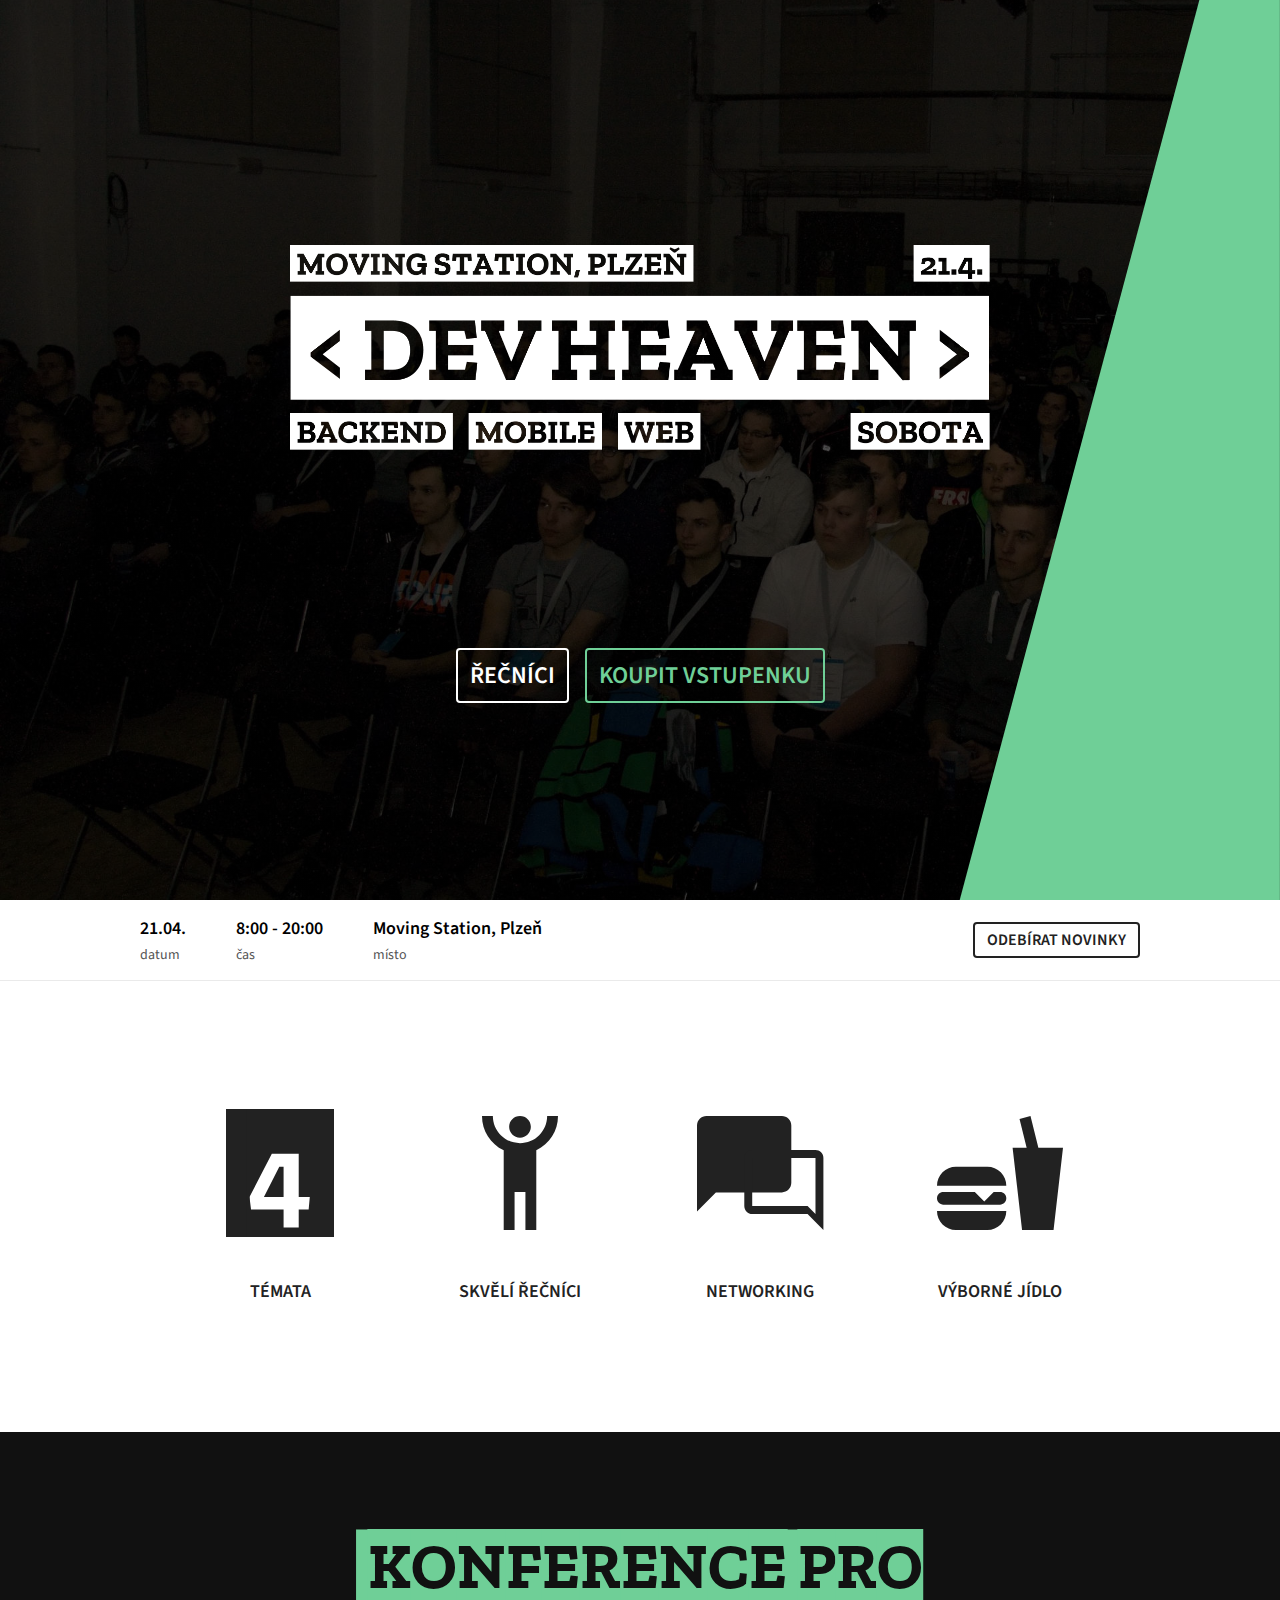
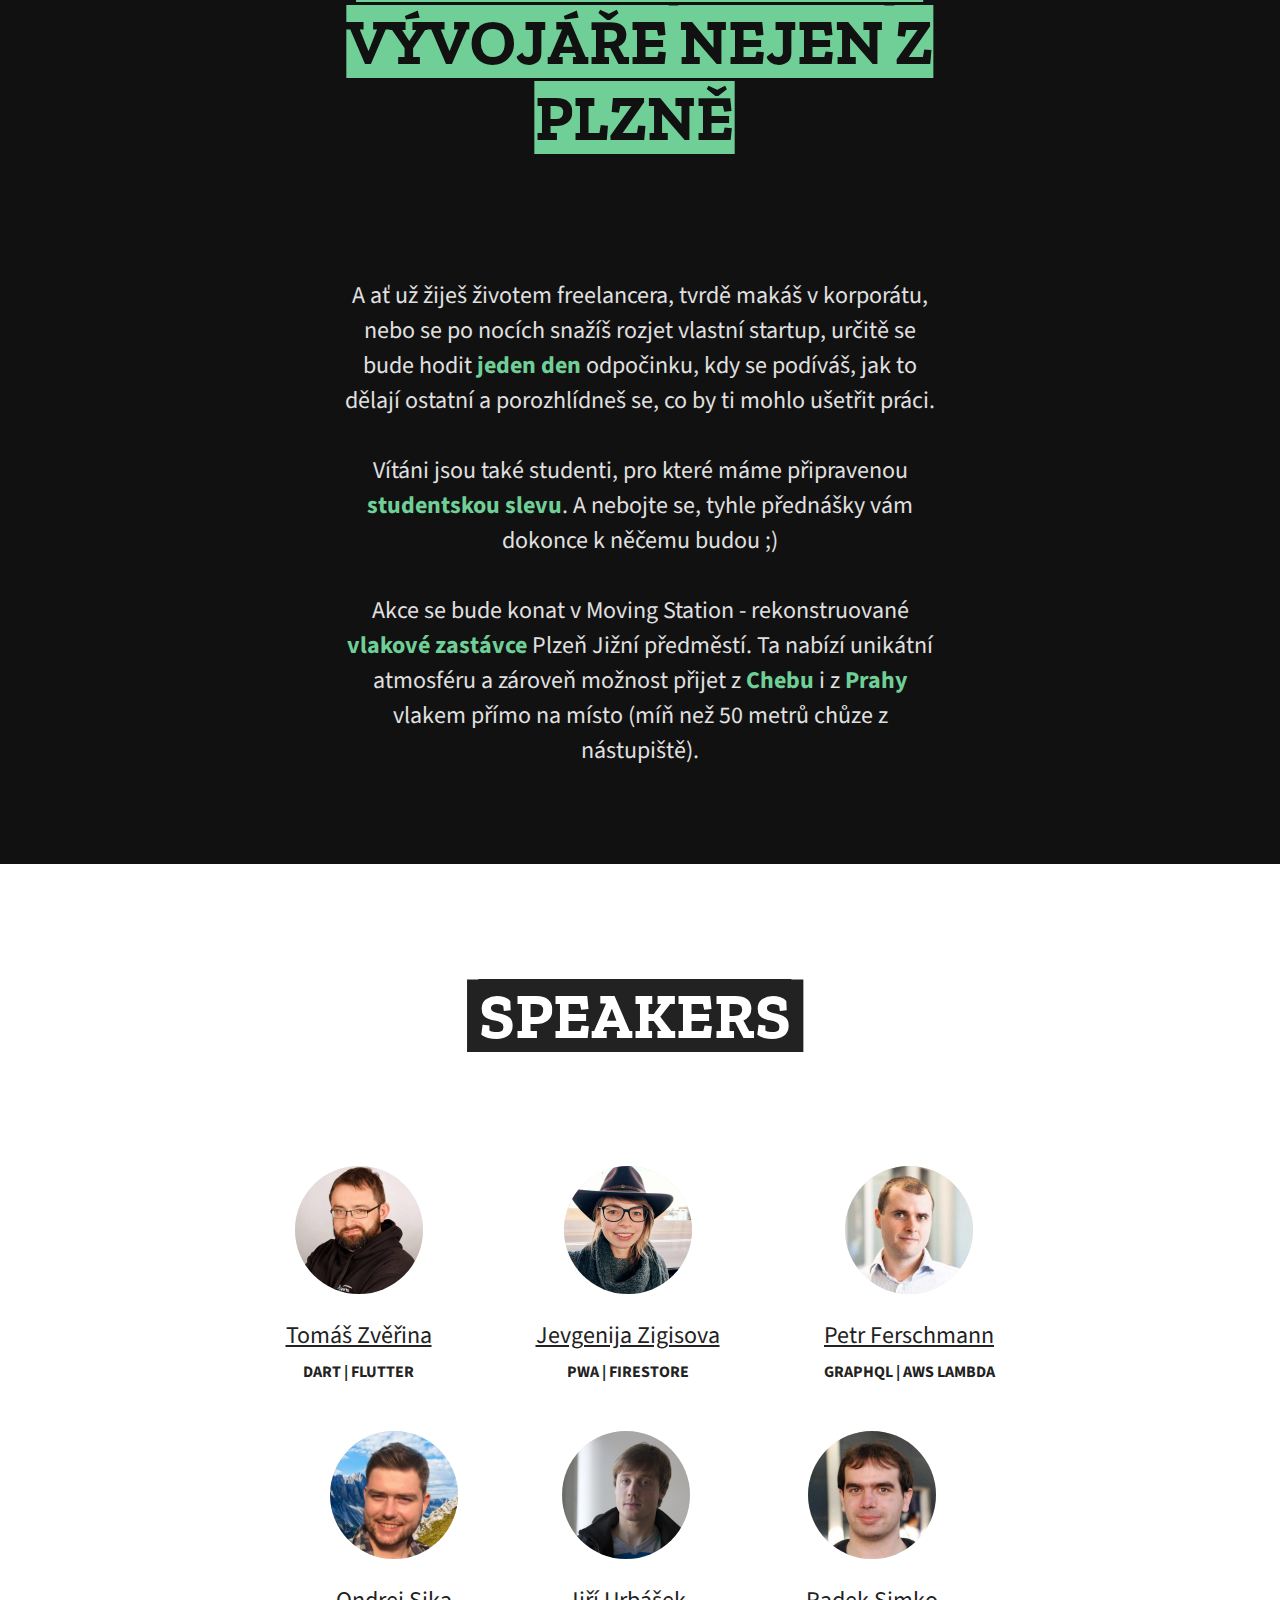
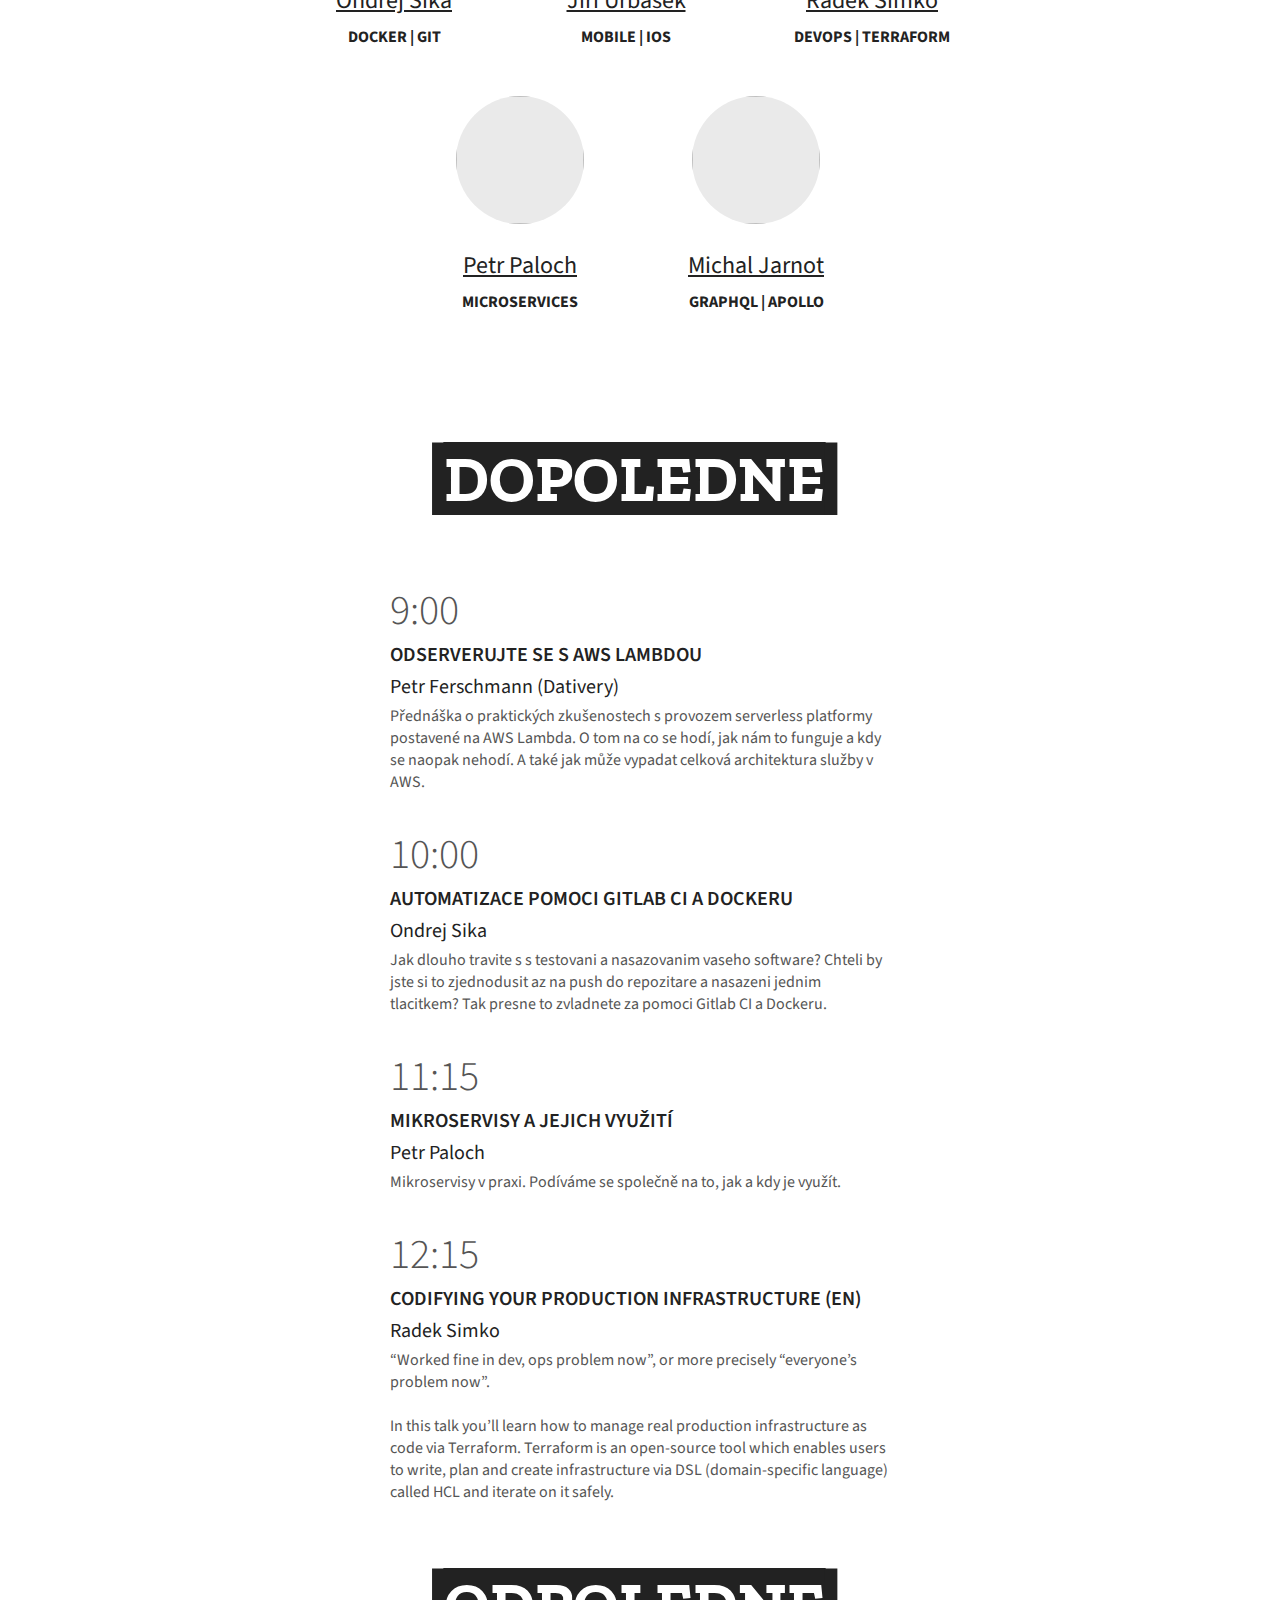
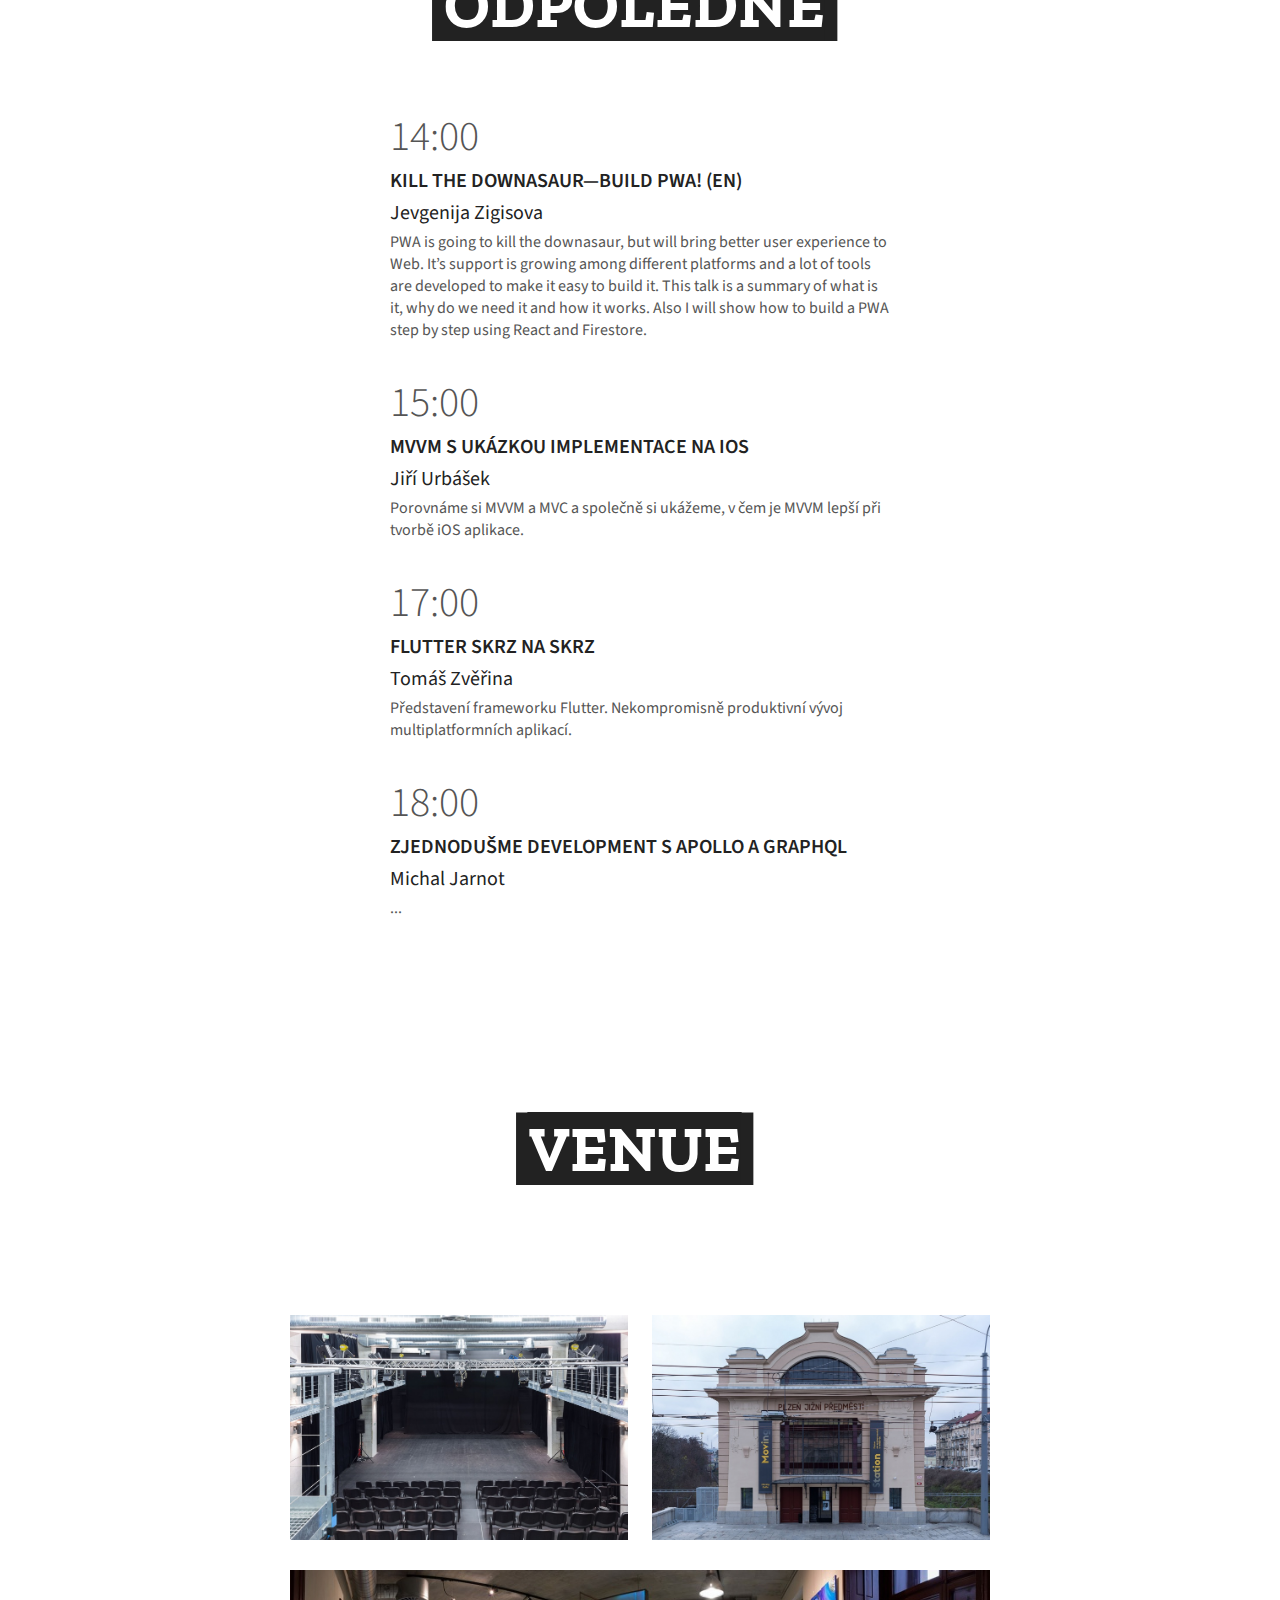
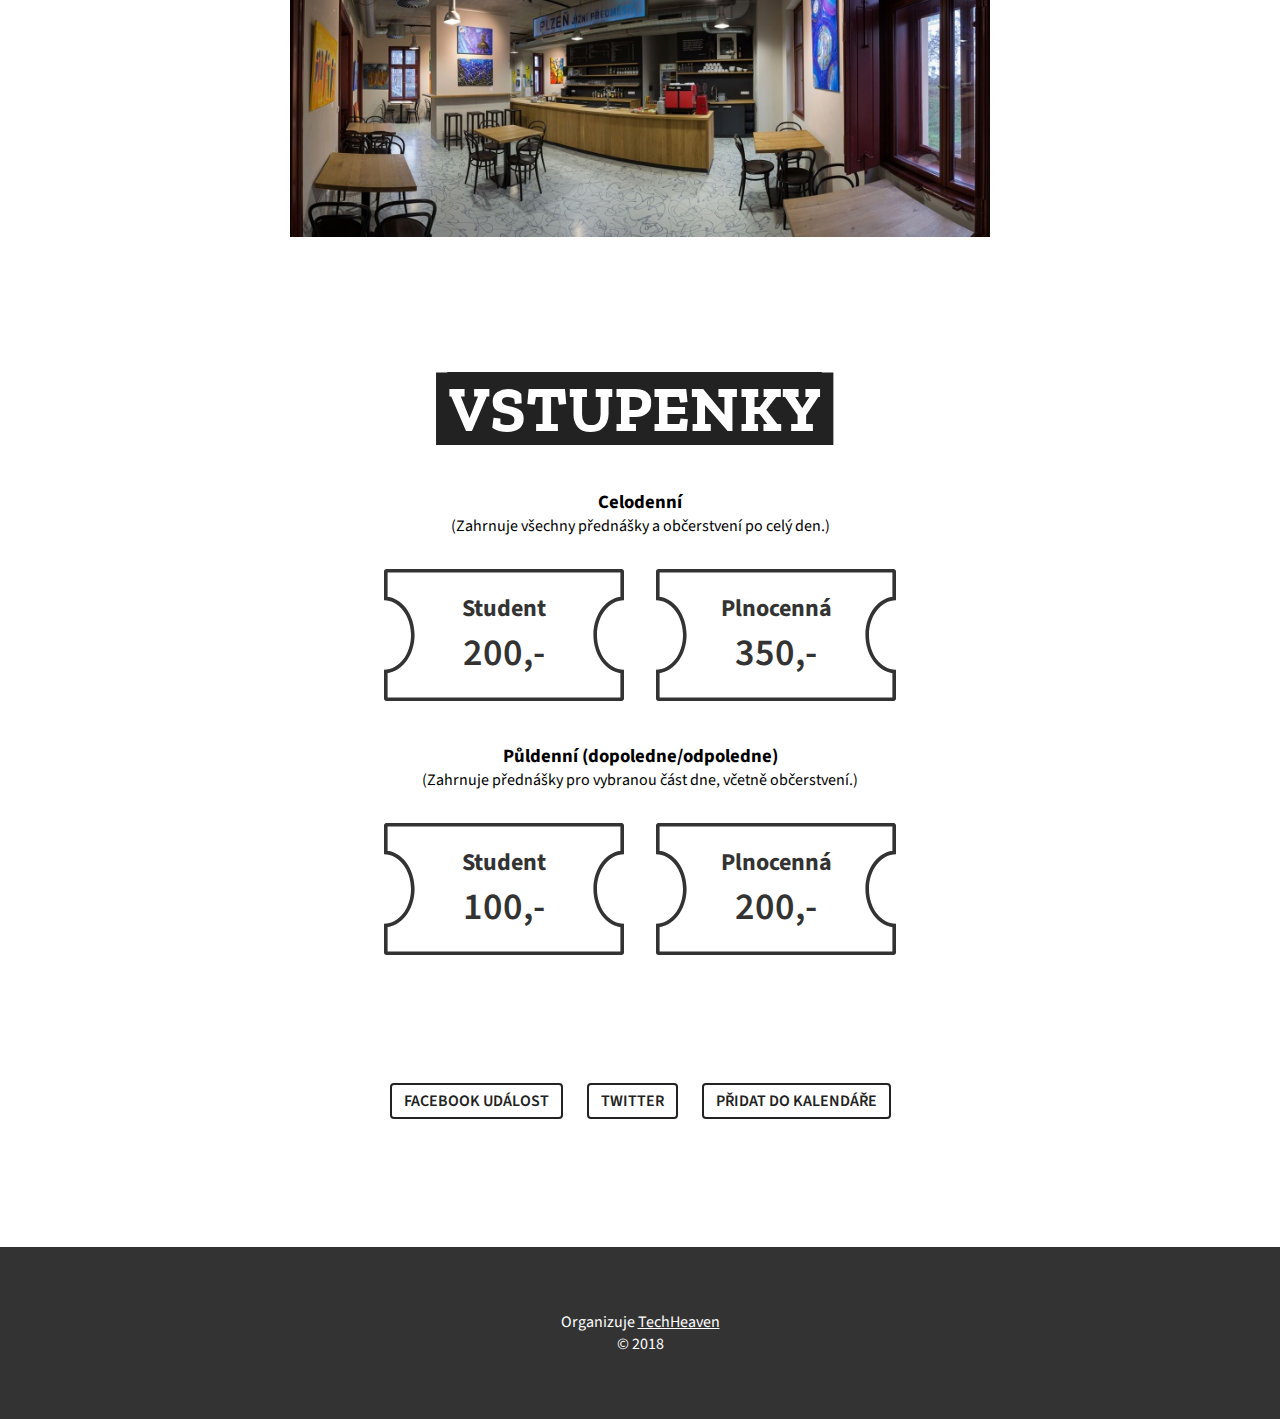
==== index.html @ 3ec2b39a "Init" ====
<!DOCTYPE html>
<html lang="en">
  <head>
    <meta charset="UTF-8">
    <meta name="viewport" content="width=device-width, initial-scale=1.0">
    <link rel="stylesheet" href="styles.css?v=5">
    <link
        href="https://fonts.googleapis.com/css?family=Source+Sans+Pro:300,400|Zilla+Slab+Highlight:400,700&amp;subset=latin-ext"
        rel="stylesheet">
    <title>DEVHEAVEN.cz</title>
  </head>
  <body>
    <div class="SectionsContainer">
      <div class="Section Section-cover">
        <div class="Section-cover-container">
          <img class="Cover" src="assets/event_logo.png?v=2" alt="DEVHEAVEN.cz">
        </div>
        <div class="Cover-green"></div>
        <div class="Section-cover-actions">
          <a class="Cover-button" href="#speakers">řečníci</a>
          <a class="Cover-button Cover-button--tinted" href="https://goout.net/cs/listky/devheaven/elec/" target="_blank">koupit
            vstupenku</a>
          <!--<a class="Cover-button Cover-button&#45;&#45;tinted"
             href="https://docs.google.com/forms/d/e/1FAIpQLSe_StLbw9thUr5rC_rp36WQdTJDDAFa5lYjzbylM4ZYnxLTRg/viewform?usp=sf_link"
             target="_blank">chci přednášet</a>-->
        </div>
      </div>
      <div class="Section Section-info">
        <div class="Section-info-container">
          <div class="Info">
            <div class="Info-element">
              <div class="Info-element-value">
                21.04.
              </div>
              <div class="Info-element-name">
                datum
              </div>
            </div>
            <div class="Info-element">
              <div class="Info-element-value">
                8:00 - 20:00
              </div>
              <div class="Info-element-name">
                čas
              </div>
            </div>
            <div class="Info-element">
              <div class="Info-element-value">
                Moving Station, Plzeň
              </div>
              <div class="Info-element-name">
                místo
              </div>
            </div>
            <!--<div class="Info-element">
              <div class="Info-element-value">
                250 - 400 Kč
              </div>
              <div class="Info-element-name">
                vstupenky
              </div>
            </div>-->
          </div>
          <div class="Actions">
            <a class="Actions-button" href="http://eepurl.com/dnUVQT" target="_blank">
              odebírat novinky
            </a>
          </div>
        </div>
      </div>
      <div class="Section Section-promo">
        <div class="Section-promo-container">
          <div class="Promo">
            <img class="Promo-icon" src="assets/icon/ic_topics.svg" alt="4">
            <span class="Promo-title">témata</span>
          </div>
          <div class="Promo">
            <img class="Promo-icon" src="assets/icon/ic_speakers.svg" alt="SPEAKERS">
            <span class="Promo-title">skvělí řečníci</span>
          </div>
          <div class="Promo">
            <img class="Promo-icon" src="assets/icon/ic_networking.svg" alt="NETWORKING">
            <span class="Promo-title">networking</span>
          </div>
          <div class="Promo">
            <img class="Promo-icon" src="assets/icon/ic_food.svg" alt="FOOD">
            <span class="Promo-title">výborné jídlo</span>
          </div>
        </div>
      </div>
      <div class="Section Section-EventDescription">
        <div class="Section-EventDescription--container">
          <h1 class="EventDescription-title">
            &nbsp;KONFERENCE PRO VÝVOJÁŘE NEJEN Z PLZNĚ&nbsp;
          </h1>
          <p class="EventDescription-value">
            <!--<b>1</b> sobota, <b>4</b> témata, <b>20</b> speakerů, <b>200</b> účastníků -<br>-->
            <!-- - tak to je vývojářský ráj.-->
            <br><br>
            A ať už žiješ životem freelancera, tvrdě makáš v korporátu, nebo se po nocích snažíš rozjet vlastní startup,
            určitě se bude hodit <b>jeden den</b> odpočinku, kdy se podíváš, jak to dělají ostatní a porozhlídneš se, co
            by ti mohlo ušetřit práci.
            <br><br>
            Vítáni jsou také studenti, pro které máme připravenou <b>studentskou slevu</b>. A nebojte se, tyhle
            přednášky
            vám dokonce k něčemu budou ;)
            <br><br>
            Akce se bude konat v Moving Station - rekonstruované <b>vlakové zastávce</b> Plzeň Jižní předměstí. Ta
            nabízí
            unikátní atmosféru a zároveň možnost přijet z <b>Chebu</b> i z <b>Prahy</b> vlakem přímo na místo (míň než
            50
            metrů chůze z nástupiště).
          </p>
        </div>
      </div>
      <div class="Section Section-main">
        <div class="Section-main-container">
          <div class="ContentColumn">
            <div class="ContentColumn-Section Speakers">
              <h2 id="speakers">&nbsp;SPEAKERS &nbsp;</h2>

              <div class="Speakers-Grid">
                <div class="Speaker">
                  <img class="Speaker-img" src="assets/speakers/tomas_zverina.jpg"/>
                  <a class="Speaker-name" href="https://twitter.com/tomucha" target="_blank">Tomáš Zvěřina</a>
                  <span class="Speaker-topic">Dart | Flutter</span>
                </div>
                <div class="Speaker">
                  <img class="Speaker-img" src="assets/speakers/jevgenija_zigisova.jpg"/>
                  <a class="Speaker-name" href="https://twitter.com/jevgeniazi" target="_blank">Jevgenija Zigisova</a>
                  <span class="Speaker-topic">PWA | Firestore</span>
                </div>
                <div class="Speaker">
                  <img class="Speaker-img" src="assets/speakers/petr_ferschmann.jpg"/>
                  <a class="Speaker-name" href="https://twitter.com/fersman" target="_blank">Petr Ferschmann</a>
                  <span class="Speaker-topic">GraphQL | AWS Lambda</span>
                </div>
                <div class="Speaker">
                  <img class="Speaker-img" src="assets/speakers/ondrej_sika.jpg"/>
                  <a class="Speaker-name" href="http://ondrej-sika.com" target="_blank">Ondrej Sika</a>
                  <span class="Speaker-topic">Docker | Git</span>
                </div>
                <div class="Speaker">
                  <img class="Speaker-img" src="assets/speakers/jiri_urbasek.jpg"/>
                  <a class="Speaker-name" href="https://twitter.com/jiriurbasek" target="_blank">Jiří Urbášek</a>
                  <span class="Speaker-topic">Mobile | iOS</span>
                </div>
                <div class="Speaker">
                  <img class="Speaker-img" src="assets/speakers/radek_simko.jpg"/>
                  <a class="Speaker-name" href="https://twitter.com/radeksimko" target="_blank">Radek Simko</a>
                  <span class="Speaker-topic">DevOps | Terraform</span>
                </div>
                <div class="Speaker">
                  <img class="Speaker-img" src="assets/speakers/petr_paloch.jpg"/>
                  <a class="Speaker-name" href="https://www.linkedin.com/in/paloch/" target="_blank">Petr Paloch</a>
                  <span class="Speaker-topic">Microservices</span>
                </div>
                <div class="Speaker">
                  <img class="Speaker-img" src="assets/speakers/michal_jarnot.jpg"/>
                  <a class="Speaker-name" href="https://www.linkedin.com/in/michaljarnot/" target="_blank">Michal Jarnot</a>
                  <span class="Speaker-topic">GraphQL | Apollo</span>
                </div>
              </div>
            </div>


            <div class="ContentColumn-Section Schedule">
              <h2>&nbsp;DOPOLEDNE &nbsp;</h2>

              <div class="Schedule-grid">
                <div class="Schedule-item">
                  <div class="Schedule-item-time">
                    9:00
                  </div>
                  <div class="Schedule-item-title">
                    Odserverujte se s AWS Lambdou
                  </div>
                  <a class="Schedule-item-speaker">
                    Petr Ferschmann (Dativery)
                  </a>
                  <div class="Schedule-item-desc">
                    Přednáška o praktických zkušenostech s provozem serverless platformy postavené na AWS Lambda. O tom
                    na co se hodí, jak nám to funguje a kdy se naopak nehodí. A také jak může vypadat celková
                    architektura služby v AWS.
                  </div>
                </div>
                <div class="Schedule-item">
                  <div class="Schedule-item-time">
                    10:00
                  </div>
                  <div class="Schedule-item-title">
                    Automatizace pomoci Gitlab CI a Dockeru
                  </div>
                  <div class="Schedule-item-speaker">
                    Ondrej Sika
                  </div>
                  <div class="Schedule-item-desc">
                    Jak dlouho travite s s testovani a nasazovanim vaseho software? Chteli by jste si to zjednodusit az
                    na push do repozitare a nasazeni jednim tlacitkem? Tak presne to zvladnete za pomoci Gitlab CI a
                    Dockeru.
                  </div>
                </div>
                <div class="Schedule-item">
                  <div class="Schedule-item-time">
                    11:15
                  </div>
                  <div class="Schedule-item-title">
                    Mikroservisy a jejich využití
                  </div>
                  <div class="Schedule-item-speaker">
                    Petr Paloch
                  </div>
                  <div class="Schedule-item-desc">
                    Mikroservisy v praxi. Podíváme se společně na to, jak a kdy je využít.
                  </div>
                </div>
                <div class="Schedule-item">
                  <div class="Schedule-item-time">
                    12:15
                  </div>
                  <div class="Schedule-item-title">
                    Codifying Your Production Infrastructure (EN)
                  </div>
                  <div class="Schedule-item-speaker">
                    Radek Simko
                  </div>
                  <div class="Schedule-item-desc">
                    “Worked fine in dev, ops problem now”, or more precisely “everyone’s problem now”.
                    <br><br>
                    In this talk you’ll learn how to manage real production infrastructure as code via Terraform. Terraform is an open-source tool which enables users to write, plan and create infrastructure via DSL (domain-specific language) called HCL and iterate on it safely.
                  </div>
                </div>
              </div>

              <h2>&nbsp;ODPOLEDNE &nbsp;</h2>

              <div class="Schedule-grid">
                <div class="Schedule-item">
                  <div class="Schedule-item-time">
                    14:00
                  </div>
                  <div class="Schedule-item-title">
                    Kill the downasaur—build PWA! (EN)
                  </div>
                  <div class="Schedule-item-speaker">
                    Jevgenija Zigisova
                  </div>
                  <div class="Schedule-item-desc">
                    PWA is going to kill the downasaur, but will bring better user experience to Web. It’s support is growing among different platforms and a lot of tools are developed to make it easy to build it. This talk is a summary of what is it, why do we need it and how it works. Also I will show how to build a PWA step by step using React and Firestore.
                  </div>
                </div>
                <div class="Schedule-item">
                  <div class="Schedule-item-time">
                    15:00
                  </div>
                  <div class="Schedule-item-title">
                    MVVM s ukázkou implementace na iOS
                  </div>
                  <div class="Schedule-item-speaker">
                    Jiří Urbášek
                  </div>
                  <div class="Schedule-item-desc">
                    Porovnáme si MVVM a MVC a společně si ukážeme, v čem je MVVM lepší při tvorbě iOS aplikace.
                  </div>
                </div>
                <div class="Schedule-item">
                  <div class="Schedule-item-time">
                    17:00
                  </div>
                  <div class="Schedule-item-title">
                    Flutter skrz na skrz
                  </div>
                  <div class="Schedule-item-speaker">
                    Tomáš Zvěřina
                  </div>
                  <div class="Schedule-item-desc">
                    Představení frameworku Flutter. Nekompromisně produktivní vývoj multiplatformních aplikací.
                  </div>
                </div>
                <div class="Schedule-item">
                  <div class="Schedule-item-time">
                    18:00
                  </div>
                  <div class="Schedule-item-title">
                    Zjednodušme development s Apollo a GraphQL
                  </div>
                  <div class="Schedule-item-speaker">
                    Michal Jarnot
                  </div>
                  <div class="Schedule-item-desc">
                    ...
                  </div>
                </div>
              </div>

            </div>

            <div class="ContentColumn-Section Venue">
              <h2>&nbsp;VENUE &nbsp;</h2>
              <div class="Venue-Gallery">
                <div class="Venue-Gallery-Row">
                  <div class="ImageWrapper">
                    <img src="assets/gallery/venue_1.jpg" alt="venue 1">
                  </div>
                  <div class="ImageWrapper">
                    <img src="assets/gallery/venue_2.jpg" alt="venue 2">
                  </div>
                </div>
                <div class="ImageWrapper">
                  <img src="assets/gallery/venue_3.jpg" alt="venue 3">
                </div>
              </div>
            </div>

            <div class="ContentColumn-Section Tickets">
              <h2>&nbsp;Vstupenky &nbsp;</h2>

              <h3>Celodenní</h3>
              <p>(Zahrnuje všechny přednášky a občerstvení po celý den.)</p>

              <div class="Tickets-Grid">
                <a class="Ticket" href="https://goout.net/cs/listky/devheaven/elec/">
                  <h2 class="Ticket-Name">Student</h2>
                  <span class="Ticket-Price">200,-</span>
                </a>
                <a class="Ticket" href="https://goout.net/cs/listky/devheaven/elec/">
                  <h2 class="Ticket-Name">Plnocenná</h2>
                  <span class="Ticket-Price">350,-</span>
                </a>
              </div>

              <h3>Půldenní (dopoledne/odpoledne)</h3>
              <p>(Zahrnuje přednášky pro vybranou část dne, včetně občerstvení.)</p>

              <div class="Tickets-Grid">
                <a class="Ticket" href="https://goout.net/cs/listky/devheaven/elec/">
                  <h2 class="Ticket-Name">Student</h2>
                  <span class="Ticket-Price">100,-</span>
                </a>
                <a class="Ticket" href="https://goout.net/cs/listky/devheaven/elec/">
                  <h2 class="Ticket-Name">Plnocenná</h2>
                  <span class="Ticket-Price">200,-</span>
                </a>
              </div>
            </div>

            <div class="ContentColumn-Section Socials">
              <a class="Actions-button" href="https://www.facebook.com/events/175386459753226/" target="_blank">
                facebook událost
              </a>
              <a class="Actions-button" href="https://twitter.com/techheavencz" target="_blank">
                twitter
              </a>
              <a class="Actions-button" href="https://www.addevent.com/event/DA900915" target="_blank">
                přidat do kalendáře
              </a>
            </div>

            <div class="ContentColumn-Section Footer">
              <p>Organizuje <a href="https://techheaven.org">TechHeaven</a></p>
              <p>&copy; 2018</p>
            </div>

          </div>
        </div>
      </div>
    </div>
  </body>
</html>
---- styles.css ----
html, body {
    margin: 0;
    padding: 0;
    background-color: #fff;
    font-family: 'Source Sans Pro', sans-serif;
}

body {
    display: flex;
    flex-direction: column;
}

h1, h2, h3, h4, h5, h6, p {
    padding: 0;
    margin: 0;
}

.Header {
    height: 72px;
    background-color: #222222;
}

.SectionsContainer {
    display: flex;
    flex-direction: column;
    /*width: 100%;*/
    overflow: hidden;
}

.Section {
    display: flex;
    flex-direction: row;
    justify-content: center;
}

.Section-cover {
    display: flex;
    flex-direction: column;
    align-items: center;
    justify-content: center;
    height: 100vh;
    background: linear-gradient(
            rgba(0, 0, 0, .7),
            rgba(0, 0, 0, .7)
    ), url("assets/bg/feature_bg.jpg") no-repeat center center;
    background-size: cover;
}

.Section-cover-container {
    display: flex;
    flex-direction: column;
    align-items: center;
    justify-content: flex-end;
    flex: 1;

    width: 100%;
    max-width: 1000px;
}

.Section-cover-actions {
    display: flex;
    flex-direction: row;
    align-items: center;
    justify-content: center;
    flex: 1;
    position: relative;
    z-index: 1000;
}

.Section-cover-actions > :not(:last-child) {
    margin: 0 16px 0 0;
}

.Cover {
    display: block;
    width: 70%;
}

.Cover-button {
    display: block;
    padding: 8px 12px;
    border: 2px solid #fff;
    color: #fff;
    text-transform: uppercase;
    border-radius: 4px;
    font-weight: 600;
    font-size: 24px;
    cursor: pointer;
    user-select: none;
    text-decoration: none;
}

.Cover-button--tinted {
    color: #6FCF97;
    border-color: #6FCF97;
}

.Cover-green {
    display: block;
    height: 100%;
    width: 100%;
    position: absolute;
    top: 0;
    right: 0;
    background: url('assets/bg/green_cover.svg') no-repeat right center;
    background-size: contain;
}

.Section-info {
    display: flex;
    flex-direction: row;
    align-items: center;

    min-height: 80px;
    border-bottom: 1px solid #eaeaea;

    color: #333333;
}

.Section-info-container {
    display: flex;
    flex-direction: row;
    align-items: center;
    justify-content: start;

    max-width: 1000px;
    width: 100%;
}

.Info {
    display: flex;
    flex-direction: row;
    justify-content: start;
    flex-wrap: wrap;

    flex: 1;

    color: #000;
}

.Info-element {
    flex-direction: column;
    justify-content: start;
    align-items: start;
}

.Info-element:not(:last-child) {
    margin-right: 50px;
}

.Info-element-value {
    font-size: 18px;
    font-weight: 600;
}

.Info-element-name {
    margin-top: 4px;

    font-size: 14px;
    color: #555;
}

.Actions {
    display: flex;
    flex-direction: row;
    justify-content: end;
}

.Actions-button {
    display: block;

    border: 2px solid #222;
    border-radius: 4px;
    padding: 8px 12px;
    cursor: pointer;
    user-select: none;

    color: #222;
    font-size: 16px;
    font-style: normal;
    font-weight: 600;
    line-height: 16px;
    text-transform: uppercase;
    text-decoration: none;
}

.Section-promo {
    display: flex;
    flex-direction: row;
    justify-content: center;
}

.Section-promo-container {
    display: flex;
    flex-direction: row;
    align-items: center;
    padding: 128px 0;
}

.Section-promo-container > :not(:last-child) {
    margin: 0 112px 0 0;
}

.Promo {
    display: flex;
    flex-direction: column;
    align-items: center;
    color: #222;
}

.Promo-icon {
    width: 128px;
    height: 128px;
}

.Promo-title {
    font-weight: 600;
    font-size: 18px;
    text-transform: uppercase;
    margin-top: 42px;
    display: block;
}

.Section-EventDescription {
    display: flex;
    flex-direction: row;
    justify-content: center;
    background-color: #111;
    color: #e0e0e0;
}

.Section-EventDescription--container {
    display: flex;
    flex-direction: column;
    max-width: 700px;
    align-items: center;
    margin: 96px 0;
}

.EventDescription-title {
    font-family: 'Zilla Slab Highlight', cursive;
    font-size: 64px;
    color: #6FCF97;
    text-align: center;
    font-weight: 900;
    margin-bottom: 52px;
}

.EventDescription-value > b {
    color: #6FCF97;
}

.Section-main {
    display: flex;
    flex-direction: row;
    justify-content: center;
    margin: 72px 0 0 0;
}

.Section-main-container {
    display: flex;

    flex: 0 0 100%;

    flex-direction: row;
    flex-wrap: nowrap;
    align-items: center;
}

.ContentColumn {
    display: flex;
    flex-direction: column;

    flex-basis: 0;
    flex-grow: 1;
    flex-shrink: 1;

    align-items: center;
}

.ContentColumn:first-child {
    margin-top: 42px;
}

.ContentColumn-Section {
    max-width: 1000px;

    display: flex;
    flex-direction: column;
    margin: 0 24px;

    flex: 1;
}

.ContentColumn-Section > h2 {
    font-family: 'Zilla Slab Highlight', cursive;
    font-size: 64px;
    color: #222;
    text-transform: uppercase;
}

.Venue {
    align-items: center;
    max-width: 700px;
    overflow: hidden;
    margin-bottom: 128px;
}

.Venue-Gallery {
    display: flex;
    flex-direction: column;
    align-items: center;
    margin-top: 128px;
}

.Venue-Gallery > *:not(:last-child) {
    margin-bottom: 24px;
}

.Venue-Gallery .ImageWrapper {
    width: 100%;
}

.Venue-Gallery .ImageWrapper > img {
    width: 100%;
}

.Venue-Gallery-Row {
    display: flex;
    flex-direction: row;
}

.Venue-Gallery-Row > .ImageWrapper:not(:last-child) {
    margin: 0 24px 0 0;
}

.Socials {
    flex-direction: row;
    margin-bottom: 128px;
    justify-content: center;
}

.Socials > *:not(:last-child) {
    margin-right: 24px;
}

.ContentColumn-Divider {
    height: 1px;
    background-color: #eaeaea;
    margin: 24px 0;
}

.EventDescription {
    flex-direction: column;
    margin: 32px 24px 98px 24px;
    align-items: center;
}

.EventDescription-value {
    text-align: center;
    max-width: 600px;
    font-size: 24px;
}

.ContentColumn-Section-title {
    font-size: 18px;
    margin: 0 0 12px 0;
}

.Speakers {
    align-items: center;
    max-width: 900px;
    overflow: hidden;
    margin-bottom: 128px;
    flex-direction: column;
}

.Speakers-Grid {
    margin: 64px 0 0 0;
    display: flex;
    flex-direction: row;
    flex-wrap: wrap;
    justify-content: center;
}

.Speakers-Grid > * {
    margin: 48px 52px 0 52px;
}

.Speaker {
    display: flex;
    flex-direction: column;
    align-items: center;
}

.Speaker-img {
    width: 128px;
    height: 128px;
    border-radius: 64px;
    background-color: #eaeaea;

    overflow: hidden;
}

.Speaker-name {
    font-size: 24px;
    text-align: center;
    margin-top: 24px;
    color: #222;
}

.Speaker-topic {
    font-size: 16px;
    text-transform: uppercase;
    text-align: center;
    margin-top: 8px;
    color: #222;
    font-weight: 700;
}

.Speaker-company {
    display: flex;
    flex-direction: row;
    align-items: center;
    justify-content: center;
}

.Speaker-company-logo {
    width: 24px;
    height: 24px;

    overflow: hidden;
}

.Speaker-company-name {
    font-size: 14px;
    text-transform: uppercase;
    color: #555;
}

/*
.Schedule-column {
    display: flex;
    flex-direction: column;
    flex: 1 0 0;
    margin: 0 0 0 42px;
}

.Schedule-column:last-child {
    margin: 0 42px 0 42px;
}

.Schedule-column > :not(:first-child) {
    margin: 24px 0 0 0;
}

.Schedule-room {
    border: 2px solid #000000;
    border-radius: 5px;

    display: block;

    padding: 8px 12px;
    cursor: pointer;
    user-select: none;

    color: #000000;
    font-size: 18px;
    font-style: normal;
    font-weight: 600;
    line-height: 16px;
}

.Schedule-room-green {
    border-color: #219653;
    color: #219653;
}

.Schedule-room-purple {
    border-color: #9B51E0;
    color: #9B51E0;
}*/

/*.SideColumn {
    display: flex;
    flex-direction: column;

    flex-shrink: 0;
    flex-grow: 0;
    flex-basis: 300px;
}

.Timetable-buttons {
    display: flex;
    flex-direction: row;
}

.Timetable-buttons > :not(:first-child) {
    margin-left: 8px;
}

.Timetable-button {
    border-radius: 8px;
    color: #fff;
    text-transform: uppercase;
    font-size: 12px;
    line-height: 12px;
    padding: 2px 8px;
    margin: 8px 0 8px 14px;
}

.Timetable-button-ai {
    background-color: #F2994A;
}

.Timetable-button-startup {
    background-color: #219653;
}

.Timetable-button-tens {
    background-color: #EB5757;
}

.Schedule-item {
    border: 1px solid #EAEAEA;
}

.Schedule-item-title {
    font-weight: 600;
    font-size: 18px;
    margin: 14px;
}

.Schedule-item-speaker {
    font-size: 14px;
    text-transform: uppercase;
    margin: 0 0 0 14px;
}*/

.Footer {
    align-items: center;
    padding: 64px 0;
    background-color: #333;
    align-self: stretch;
    margin: 0;
    color: #fff;
    width: auto;
    max-width: none;
}

.Footer a {
    color: #fff;
}

.Tickets {
    display: flex;
    flex-direction: column;
    align-items: center;
    justify-content: center;
    margin-bottom: 128px;
}

.Tickets h3 {
    margin: 42px 0 0 0;
}

.Tickets-Grid {
    display: flex;
    flex-direction: row;
    margin-top: 32px;
}

.Tickets-Grid > :not(:last-child) {
    margin: 0 32px 0 0;
}

.Ticket {
    display: flex;
    flex-direction: column;
    padding: 16px;
    box-sizing: border-box;
    width: 240px;
    height: 132px;
    align-items: center;
    justify-content: center;
    text-align: center;
    cursor: pointer;
    color: #333;
    text-decoration: none;
    background: url("assets/icon/ticket.svg") no-repeat center;
    background-size: cover;
}

.Ticket-Price {
    font-size: 38px;
    font-weight: 600;
}

.Schedule {
    align-items: center;
    justify-content: center;
    margin-bottom: 128px;
}

.Schedule-grid {
    margin: 64px 0;

    display: flex;
    flex-direction: column;
}

.Schedule-item {
    display: flex;
    flex-direction: column;
    max-width: 500px;
    margin: 32px 24px 0 24px;
}

.Schedule-item:first-child {
    margin: 0 24px 0 24px
}

.Schedule-item-time {
    font-size: 42px;
    font-weight: 300;
    color: #555;
}

.Schedule-item-title {
    font-size: 20px;
    text-transform: uppercase;
    color: #222222;
    font-weight: 600;
}

.Schedule-item-speaker {
    font-size: 20px;
    font-weight: 400;
    margin: 4px 0 0 0;
    color: #222;
}

.Schedule-item-desc {
    font-size: 16px;
    margin: 4px 0 0 0;
    color: #555;
}

@media (max-width: 600px) {

    .Section-cover-actions {
        flex-direction: column;
    }

    .Section-cover-actions > :not(:last-child) {
        margin: 0 0 16px 0;
    }

    .Cover {
        width: 90%;
    }

    .Cover-green {
        display: none;
    }

    .Section-info-container {
        padding: 24px;
        align-items: center;
        flex-direction: column;
    }

    .Section-info-container > *:not(:last-child) {
        margin-bottom: 8px;
    }

    .Info {
        flex-direction: column;
        justify-content: center;
        align-items: center;
    }

    .Info-element {
        align-items: center;
        text-align: center;
    }

    .Info-element:not(:last-child) {
        margin: 0 0 16px 0;
    }

    .Section-promo-container {
        flex-direction: column;
        justify-content: center;
        align-items: center;
        padding: 64px 0;
    }

    .Section-promo-container > :not(:last-child) {
        margin: 0 0 64px 0;
    }

    .Promo-icon {
        width: 64px;
        height: 64px;
    }

    .Section-EventDescription {
        padding: 0 32px;
    }

    .EventDescription-title {
        font-size: 42px;
    }

    .EventDescription-value {
        font-size: 20px;
    }

    .Info-element {
        margin: 0 0 16px 0;
    }

    .Socials {
        flex-direction: column;
        align-items: center;
    }

    .Socials > *:not(:last-child) {
        margin: 0 0 24px 0;
    }

    .Speakers-Grid {
        flex-direction: column;
        flex-wrap: nowrap;
    }

    .Speakers-Grid > * {
        margin: 0 0 52px 0;
    }

    .Tickets-Grid {
        margin-top: 42px;
        flex-direction: column;
    }

    .Tickets-Grid > :not(:last-child) {
        margin: 0 0 42px 0;
    }

}
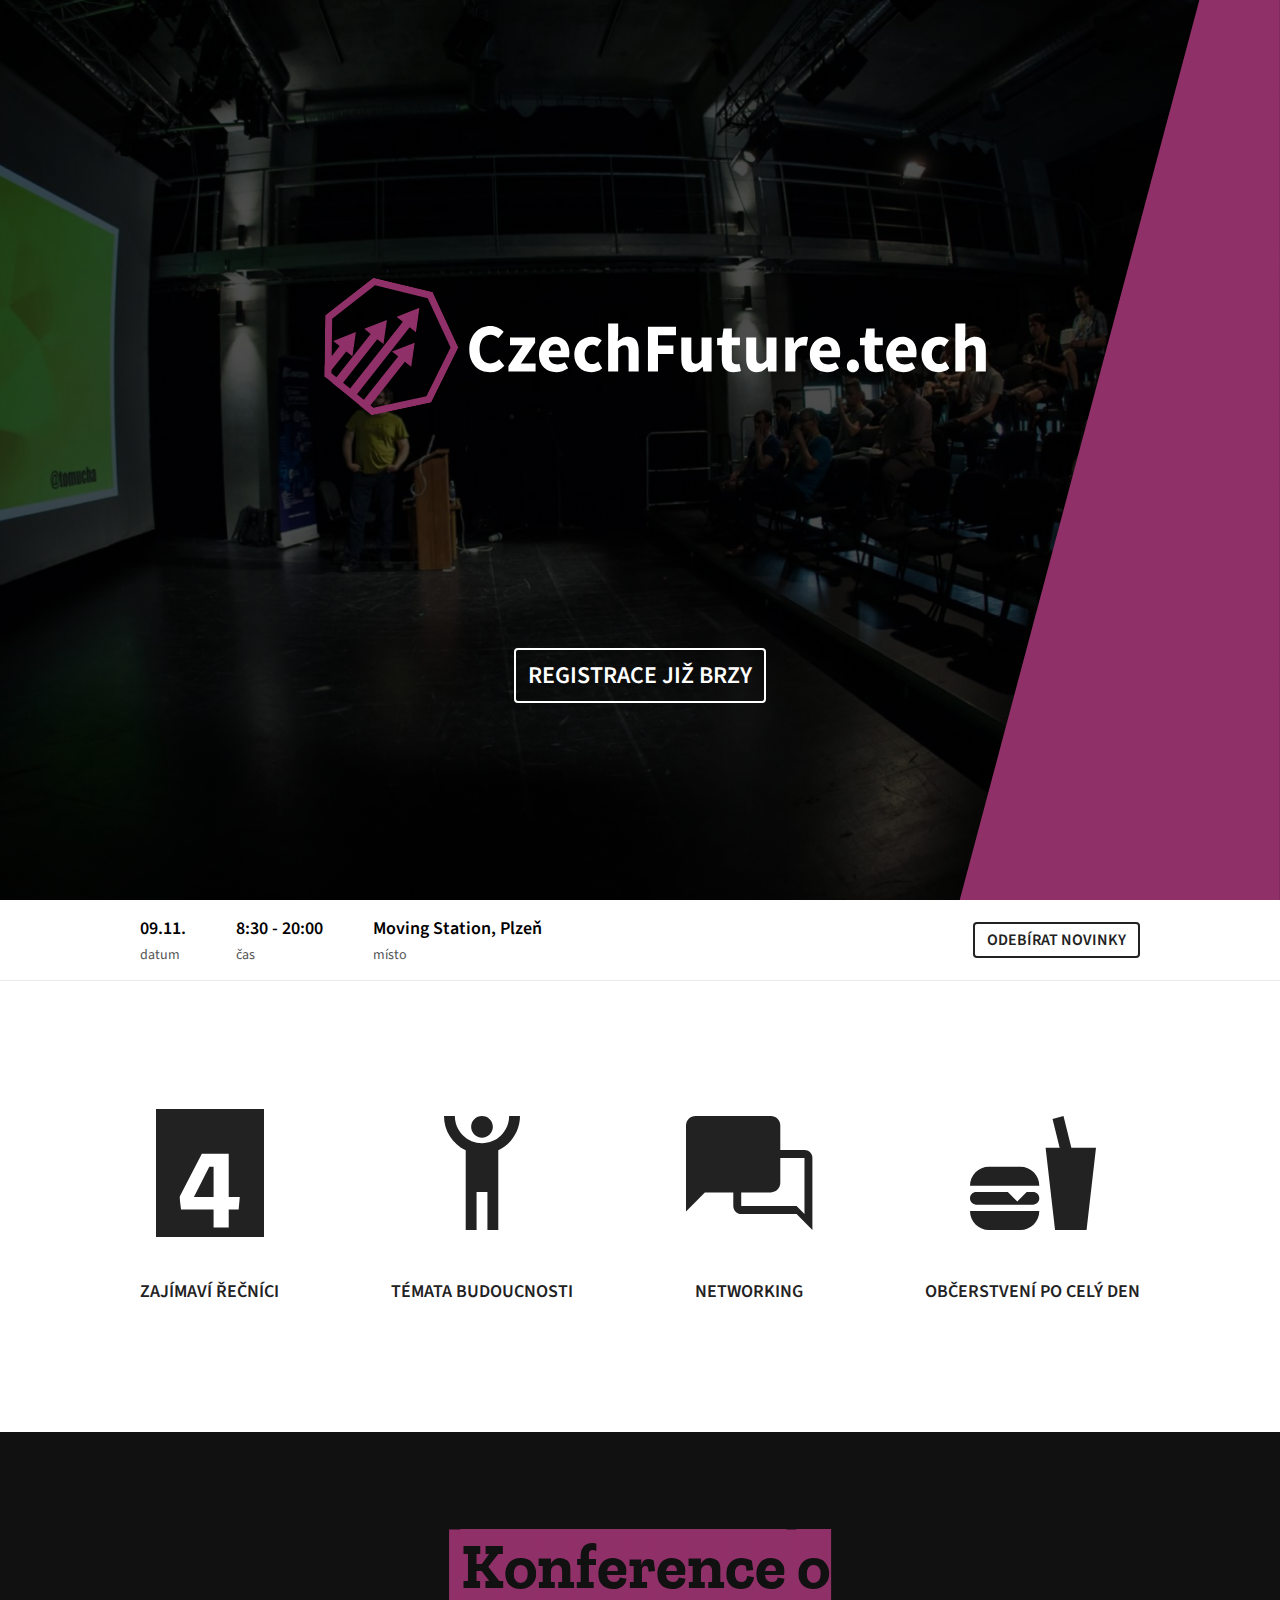
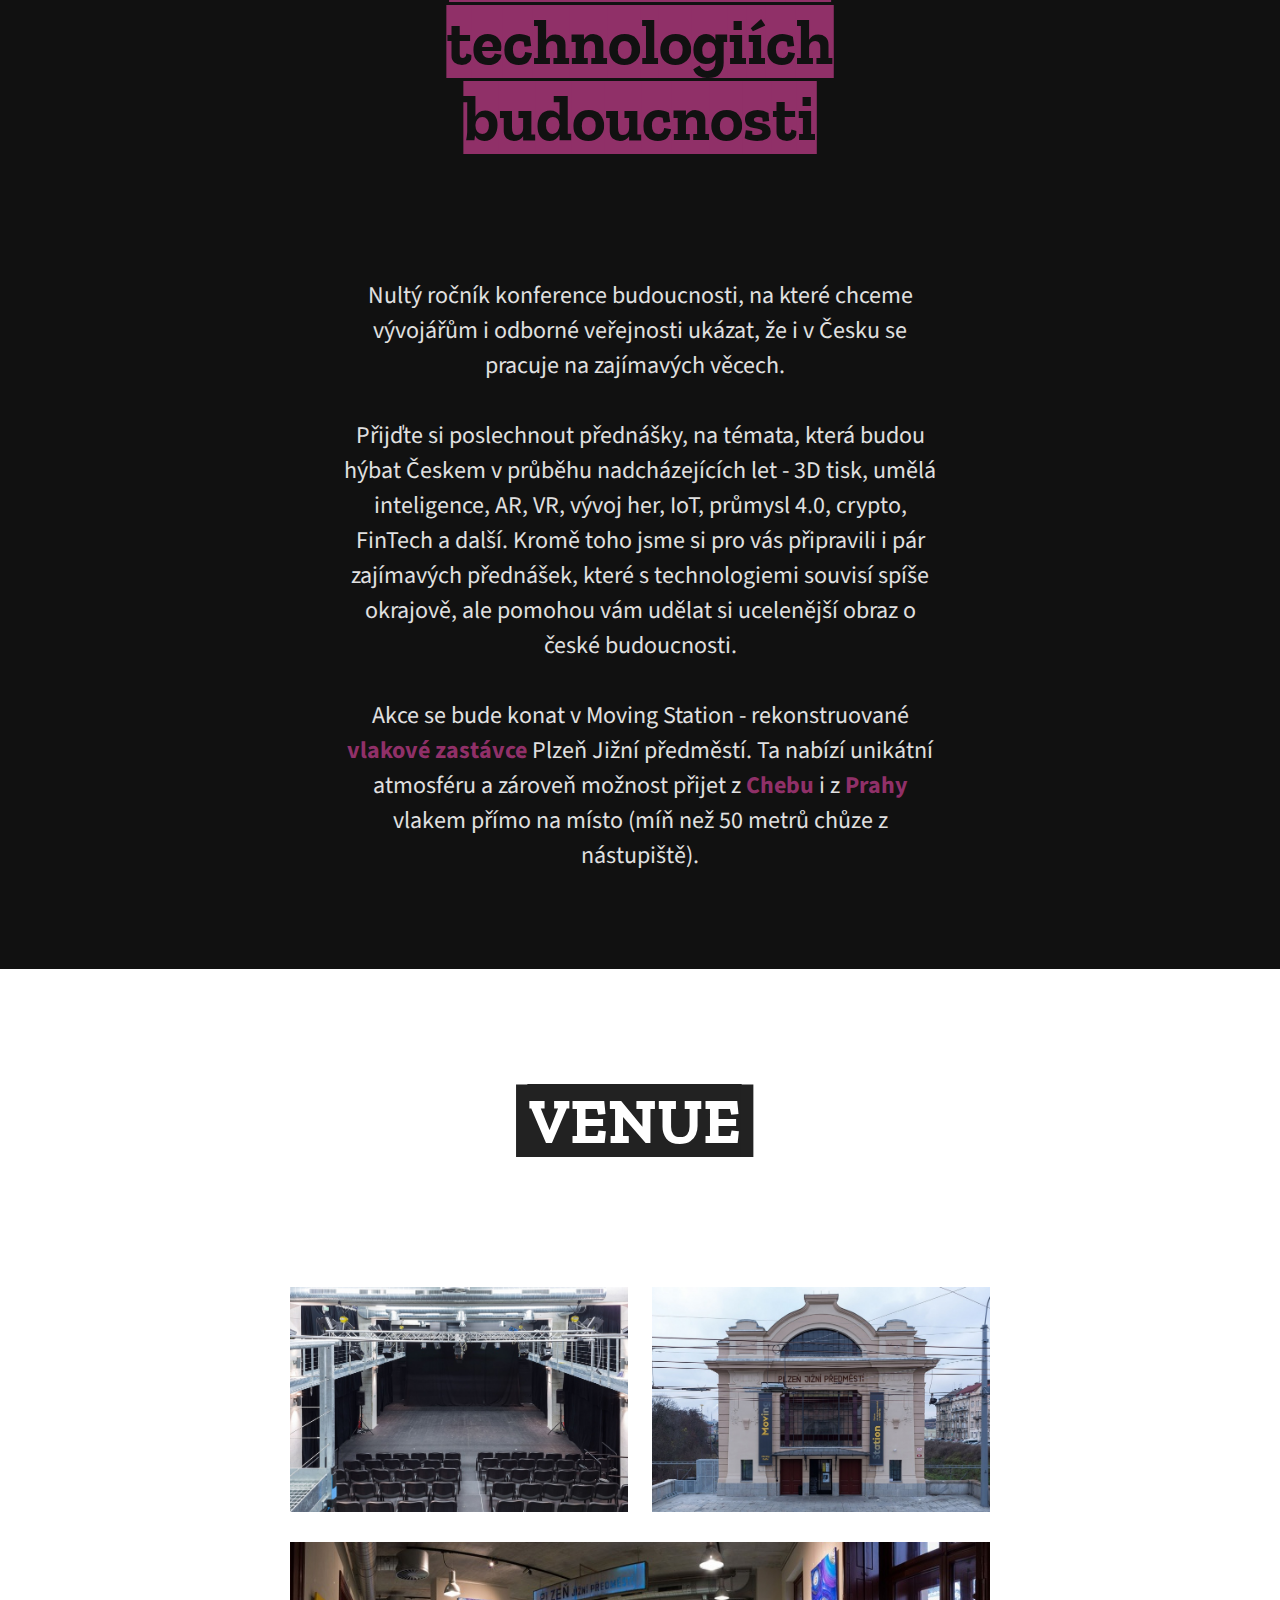
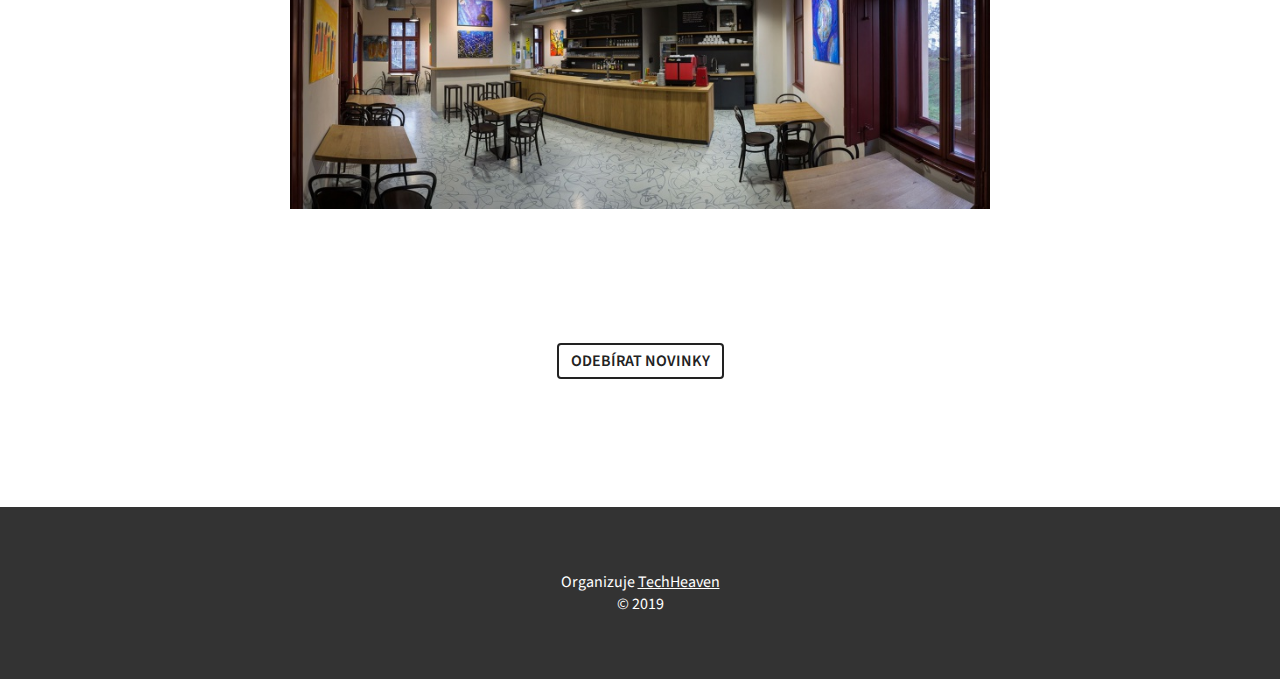
==== commit 5fba78ad: "Create page" ====
--- a/index.html
+++ b/index.html
@@ -7,19 +7,18 @@
     <link
         href="https://fonts.googleapis.com/css?family=Source+Sans+Pro:300,400|Zilla+Slab+Highlight:400,700&amp;subset=latin-ext"
         rel="stylesheet">
-    <title>DEVHEAVEN.cz</title>
+    <title>CzechFuture.tech - konference o technologiích budoucnosti</title>
   </head>
   <body>
     <div class="SectionsContainer">
       <div class="Section Section-cover">
         <div class="Section-cover-container">
-          <img class="Cover" src="assets/event_logo.png?v=2" alt="DEVHEAVEN.cz">
+
+          <img class="Cover" src="assets/event_logo.svg" alt="CzechFuture.tech">
         </div>
         <div class="Cover-green"></div>
         <div class="Section-cover-actions">
-          <a class="Cover-button" href="#speakers">řečníci</a>
-          <a class="Cover-button Cover-button--tinted" href="https://goout.net/cs/listky/devheaven/elec/" target="_blank">koupit
-            vstupenku</a>
+          <a class="Cover-button">Registrace již brzy</a>
           <!--<a class="Cover-button Cover-button&#45;&#45;tinted"
              href="https://docs.google.com/forms/d/e/1FAIpQLSe_StLbw9thUr5rC_rp36WQdTJDDAFa5lYjzbylM4ZYnxLTRg/viewform?usp=sf_link"
              target="_blank">chci přednášet</a>-->
@@ -30,7 +29,7 @@
           <div class="Info">
             <div class="Info-element">
               <div class="Info-element-value">
-                21.04.
+                09.11.
               </div>
               <div class="Info-element-name">
                 datum
@@ -38,7 +37,7 @@
             </div>
             <div class="Info-element">
               <div class="Info-element-value">
-                8:00 - 20:00
+                8:30 - 20:00
               </div>
               <div class="Info-element-name">
                 čas
@@ -62,8 +61,8 @@
             </div>-->
           </div>
           <div class="Actions">
-            <a class="Actions-button" href="http://eepurl.com/dnUVQT" target="_blank">
-              odebírat novinky
+            <a class="Actions-button" href="https://mailchi.mp/fa78c0d2267e/czech-future-tech" target="_blank">
+              Odebírat novinky
             </a>
           </div>
         </div>
@@ -72,38 +71,37 @@
         <div class="Section-promo-container">
           <div class="Promo">
             <img class="Promo-icon" src="assets/icon/ic_topics.svg" alt="4">
-            <span class="Promo-title">témata</span>
+            <span class="Promo-title">Zajímaví řečníci</span>
           </div>
           <div class="Promo">
             <img class="Promo-icon" src="assets/icon/ic_speakers.svg" alt="SPEAKERS">
-            <span class="Promo-title">skvělí řečníci</span>
+            <span class="Promo-title">Témata budoucnosti</span>
           </div>
           <div class="Promo">
             <img class="Promo-icon" src="assets/icon/ic_networking.svg" alt="NETWORKING">
-            <span class="Promo-title">networking</span>
+            <span class="Promo-title">Networking</span>
           </div>
           <div class="Promo">
             <img class="Promo-icon" src="assets/icon/ic_food.svg" alt="FOOD">
-            <span class="Promo-title">výborné jídlo</span>
+            <span class="Promo-title">Občerstvení po celý den</span>
           </div>
         </div>
       </div>
       <div class="Section Section-EventDescription">
         <div class="Section-EventDescription--container">
           <h1 class="EventDescription-title">
-            &nbsp;KONFERENCE PRO VÝVOJÁŘE NEJEN Z PLZNĚ&nbsp;
+            &nbsp;Konference o technologiích budoucnosti
           </h1>
           <p class="EventDescription-value">
             <!--<b>1</b> sobota, <b>4</b> témata, <b>20</b> speakerů, <b>200</b> účastníků -<br>-->
             <!-- - tak to je vývojářský ráj.-->
             <br><br>
-            A ať už žiješ životem freelancera, tvrdě makáš v korporátu, nebo se po nocích snažíš rozjet vlastní startup,
-            určitě se bude hodit <b>jeden den</b> odpočinku, kdy se podíváš, jak to dělají ostatní a porozhlídneš se, co
-            by ti mohlo ušetřit práci.
+            Nultý ročník konference budoucnosti, na které chceme vývojářům i odborné veřejnosti ukázat, že i v Česku se pracuje na zajímavých věcech. + +
             <br><br>
-            Vítáni jsou také studenti, pro které máme připravenou <b>studentskou slevu</b>. A nebojte se, tyhle
-            přednášky
-            vám dokonce k něčemu budou ;)
+            Přijďte si poslechnout přednášky, na témata, která budou hýbat Českem v průběhu nadcházejících let - 3D tisk, umělá inteligence, AR, VR, vývoj her, IoT, průmysl 4.0, crypto, FinTech a další.
+            Kromě toho jsme si pro vás připravili i pár zajímavých přednášek, které s technologiemi souvisí spíše okrajově, ale pomohou vám udělat si ucelenější obraz o české budoucnosti.
             <br><br>
             Akce se bude konat v Moving Station - rekonstruované <b>vlakové zastávce</b> Plzeň Jižní předměstí. Ta
             nabízí
@@ -116,184 +114,6 @@
       <div class="Section Section-main">
         <div class="Section-main-container">
           <div class="ContentColumn">
-            <div class="ContentColumn-Section Speakers">
-              <h2 id="speakers">&nbsp;SPEAKERS &nbsp;</h2>
-
-              <div class="Speakers-Grid">
-                <div class="Speaker">
-                  <img class="Speaker-img" src="assets/speakers/tomas_zverina.jpg"/>
-                  <a class="Speaker-name" href="https://twitter.com/tomucha" target="_blank">Tomáš Zvěřina</a>
-                  <span class="Speaker-topic">Dart | Flutter</span>
-                </div>
-                <div class="Speaker">
-                  <img class="Speaker-img" src="assets/speakers/jevgenija_zigisova.jpg"/>
-                  <a class="Speaker-name" href="https://twitter.com/jevgeniazi" target="_blank">Jevgenija Zigisova</a>
-                  <span class="Speaker-topic">PWA | Firestore</span>
-                </div>
-                <div class="Speaker">
-                  <img class="Speaker-img" src="assets/speakers/petr_ferschmann.jpg"/>
-                  <a class="Speaker-name" href="https://twitter.com/fersman" target="_blank">Petr Ferschmann</a>
-                  <span class="Speaker-topic">GraphQL | AWS Lambda</span>
-                </div>
-                <div class="Speaker">
-                  <img class="Speaker-img" src="assets/speakers/ondrej_sika.jpg"/>
-                  <a class="Speaker-name" href="http://ondrej-sika.com" target="_blank">Ondrej Sika</a>
-                  <span class="Speaker-topic">Docker | Git</span>
-                </div>
-                <div class="Speaker">
-                  <img class="Speaker-img" src="assets/speakers/jiri_urbasek.jpg"/>
-                  <a class="Speaker-name" href="https://twitter.com/jiriurbasek" target="_blank">Jiří Urbášek</a>
-                  <span class="Speaker-topic">Mobile | iOS</span>
-                </div>
-                <div class="Speaker">
-                  <img class="Speaker-img" src="assets/speakers/radek_simko.jpg"/>
-                  <a class="Speaker-name" href="https://twitter.com/radeksimko" target="_blank">Radek Simko</a>
-                  <span class="Speaker-topic">DevOps | Terraform</span>
-                </div>
-                <div class="Speaker">
-                  <img class="Speaker-img" src="assets/speakers/petr_paloch.jpg"/>
-                  <a class="Speaker-name" href="https://www.linkedin.com/in/paloch/" target="_blank">Petr Paloch</a>
-                  <span class="Speaker-topic">Microservices</span>
-                </div>
-                <div class="Speaker">
-                  <img class="Speaker-img" src="assets/speakers/michal_jarnot.jpg"/>
-                  <a class="Speaker-name" href="https://www.linkedin.com/in/michaljarnot/" target="_blank">Michal Jarnot</a>
-                  <span class="Speaker-topic">GraphQL | Apollo</span>
-                </div>
-              </div>
-            </div>
-
-
-            <div class="ContentColumn-Section Schedule">
-              <h2>&nbsp;DOPOLEDNE &nbsp;</h2>
-
-              <div class="Schedule-grid">
-                <div class="Schedule-item">
-                  <div class="Schedule-item-time">
-                    9:00
-                  </div>
-                  <div class="Schedule-item-title">
-                    Odserverujte se s AWS Lambdou
-                  </div>
-                  <a class="Schedule-item-speaker">
-                    Petr Ferschmann (Dativery)
-                  </a>
-                  <div class="Schedule-item-desc">
-                    Přednáška o praktických zkušenostech s provozem serverless platformy postavené na AWS Lambda. O tom
-                    na co se hodí, jak nám to funguje a kdy se naopak nehodí. A také jak může vypadat celková
-                    architektura služby v AWS.
-                  </div>
-                </div>
-                <div class="Schedule-item">
-                  <div class="Schedule-item-time">
-                    10:00
-                  </div>
-                  <div class="Schedule-item-title">
-                    Automatizace pomoci Gitlab CI a Dockeru
-                  </div>
-                  <div class="Schedule-item-speaker">
-                    Ondrej Sika
-                  </div>
-                  <div class="Schedule-item-desc">
-                    Jak dlouho travite s s testovani a nasazovanim vaseho software? Chteli by jste si to zjednodusit az
-                    na push do repozitare a nasazeni jednim tlacitkem? Tak presne to zvladnete za pomoci Gitlab CI a
-                    Dockeru.
-                  </div>
-                </div>
-                <div class="Schedule-item">
-                  <div class="Schedule-item-time">
-                    11:15
-                  </div>
-                  <div class="Schedule-item-title">
-                    Mikroservisy a jejich využití
-                  </div>
-                  <div class="Schedule-item-speaker">
-                    Petr Paloch
-                  </div>
-                  <div class="Schedule-item-desc">
-                    Mikroservisy v praxi. Podíváme se společně na to, jak a kdy je využít.
-                  </div>
-                </div>
-                <div class="Schedule-item">
-                  <div class="Schedule-item-time">
-                    12:15
-                  </div>
-                  <div class="Schedule-item-title">
-                    Codifying Your Production Infrastructure (EN)
-                  </div>
-                  <div class="Schedule-item-speaker">
-                    Radek Simko
-                  </div>
-                  <div class="Schedule-item-desc">
-                    “Worked fine in dev, ops problem now”, or more precisely “everyone’s problem now”.
-                    <br><br>
-                    In this talk you’ll learn how to manage real production infrastructure as code via Terraform. Terraform is an open-source tool which enables users to write, plan and create infrastructure via DSL (domain-specific language) called HCL and iterate on it safely.
-                  </div>
-                </div>
-              </div>
-
-              <h2>&nbsp;ODPOLEDNE &nbsp;</h2>
-
-              <div class="Schedule-grid">
-                <div class="Schedule-item">
-                  <div class="Schedule-item-time">
-                    14:00
-                  </div>
-                  <div class="Schedule-item-title">
-                    Kill the downasaur—build PWA! (EN)
-                  </div>
-                  <div class="Schedule-item-speaker">
-                    Jevgenija Zigisova
-                  </div>
-                  <div class="Schedule-item-desc">
-                    PWA is going to kill the downasaur, but will bring better user experience to Web. It’s support is growing among different platforms and a lot of tools are developed to make it easy to build it. This talk is a summary of what is it, why do we need it and how it works. Also I will show how to build a PWA step by step using React and Firestore.
-                  </div>
-                </div>
-                <div class="Schedule-item">
-                  <div class="Schedule-item-time">
-                    15:00
-                  </div>
-                  <div class="Schedule-item-title">
-                    MVVM s ukázkou implementace na iOS
-                  </div>
-                  <div class="Schedule-item-speaker">
-                    Jiří Urbášek
-                  </div>
-                  <div class="Schedule-item-desc">
-                    Porovnáme si MVVM a MVC a společně si ukážeme, v čem je MVVM lepší při tvorbě iOS aplikace.
-                  </div>
-                </div>
-                <div class="Schedule-item">
-                  <div class="Schedule-item-time">
-                    17:00
-                  </div>
-                  <div class="Schedule-item-title">
-                    Flutter skrz na skrz
-                  </div>
-                  <div class="Schedule-item-speaker">
-                    Tomáš Zvěřina
-                  </div>
-                  <div class="Schedule-item-desc">
-                    Představení frameworku Flutter. Nekompromisně produktivní vývoj multiplatformních aplikací.
-                  </div>
-                </div>
-                <div class="Schedule-item">
-                  <div class="Schedule-item-time">
-                    18:00
-                  </div>
-                  <div class="Schedule-item-title">
-                    Zjednodušme development s Apollo a GraphQL
-                  </div>
-                  <div class="Schedule-item-speaker">
-                    Michal Jarnot
-                  </div>
-                  <div class="Schedule-item-desc">
-                    ...
-                  </div>
-                </div>
-              </div>
-
-            </div>
 
             <div class="ContentColumn-Section Venue">
               <h2>&nbsp;VENUE &nbsp;</h2>
@@ -312,53 +132,16 @@
               </div>
             </div>
 
-            <div class="ContentColumn-Section Tickets">
-              <h2>&nbsp;Vstupenky &nbsp;</h2>
-
-              <h3>Celodenní</h3>
-              <p>(Zahrnuje všechny přednášky a občerstvení po celý den.)</p>
-
-              <div class="Tickets-Grid">
-                <a class="Ticket" href="https://goout.net/cs/listky/devheaven/elec/">
-                  <h2 class="Ticket-Name">Student</h2>
-                  <span class="Ticket-Price">200,-</span>
-                </a>
-                <a class="Ticket" href="https://goout.net/cs/listky/devheaven/elec/">
-                  <h2 class="Ticket-Name">Plnocenná</h2>
-                  <span class="Ticket-Price">350,-</span>
-                </a>
-              </div>
-
-              <h3>Půldenní (dopoledne/odpoledne)</h3>
-              <p>(Zahrnuje přednášky pro vybranou část dne, včetně občerstvení.)</p>
-
-              <div class="Tickets-Grid">
-                <a class="Ticket" href="https://goout.net/cs/listky/devheaven/elec/">
-                  <h2 class="Ticket-Name">Student</h2>
-                  <span class="Ticket-Price">100,-</span>
-                </a>
-                <a class="Ticket" href="https://goout.net/cs/listky/devheaven/elec/">
-                  <h2 class="Ticket-Name">Plnocenná</h2>
-                  <span class="Ticket-Price">200,-</span>
-                </a>
-              </div>
-            </div>
 
             <div class="ContentColumn-Section Socials">
-              <a class="Actions-button" href="https://www.facebook.com/events/175386459753226/" target="_blank">
-                facebook událost
-              </a>
-              <a class="Actions-button" href="https://twitter.com/techheavencz" target="_blank">
-                twitter
-              </a>
-              <a class="Actions-button" href="https://www.addevent.com/event/DA900915" target="_blank">
-                přidat do kalendáře
+              <a class="Actions-button" href="https://mailchi.mp/fa78c0d2267e/czech-future-tech" target="_blank">
+                Odebírat novinky
               </a>
             </div>
 
             <div class="ContentColumn-Section Footer">
               <p>Organizuje <a href="https://techheaven.org">TechHeaven</a></p>
-              <p>&copy; 2018</p>
+              <p>&copy; 2019</p>
             </div>
 
           </div>
--- a/styles.css
+++ b/styles.css
@@ -42,7 +42,7 @@
     background: linear-gradient(
             rgba(0, 0, 0, .7),
             rgba(0, 0, 0, .7)
-    ), url("assets/bg/feature_bg.jpg") no-repeat center center;
+    ), url("assets/bg/feature_bg.png") no-repeat center center;
     background-size: cover;
 }
 
@@ -91,8 +91,8 @@
 }
 
 .Cover-button--tinted {
-    color: #6FCF97;
-    border-color: #6FCF97;
+    color: #903068;
+    border-color: #903068;
 }
 
 .Cover-green {
@@ -240,14 +240,14 @@
 .EventDescription-title {
     font-family: 'Zilla Slab Highlight', cursive;
     font-size: 64px;
-    color: #6FCF97;
+    color: #903068;
     text-align: center;
     font-weight: 900;
     margin-bottom: 52px;
 }
 
 .EventDescription-value > b {
-    color: #6FCF97;
+    color: #903068;
 }
 
 .Section-main {
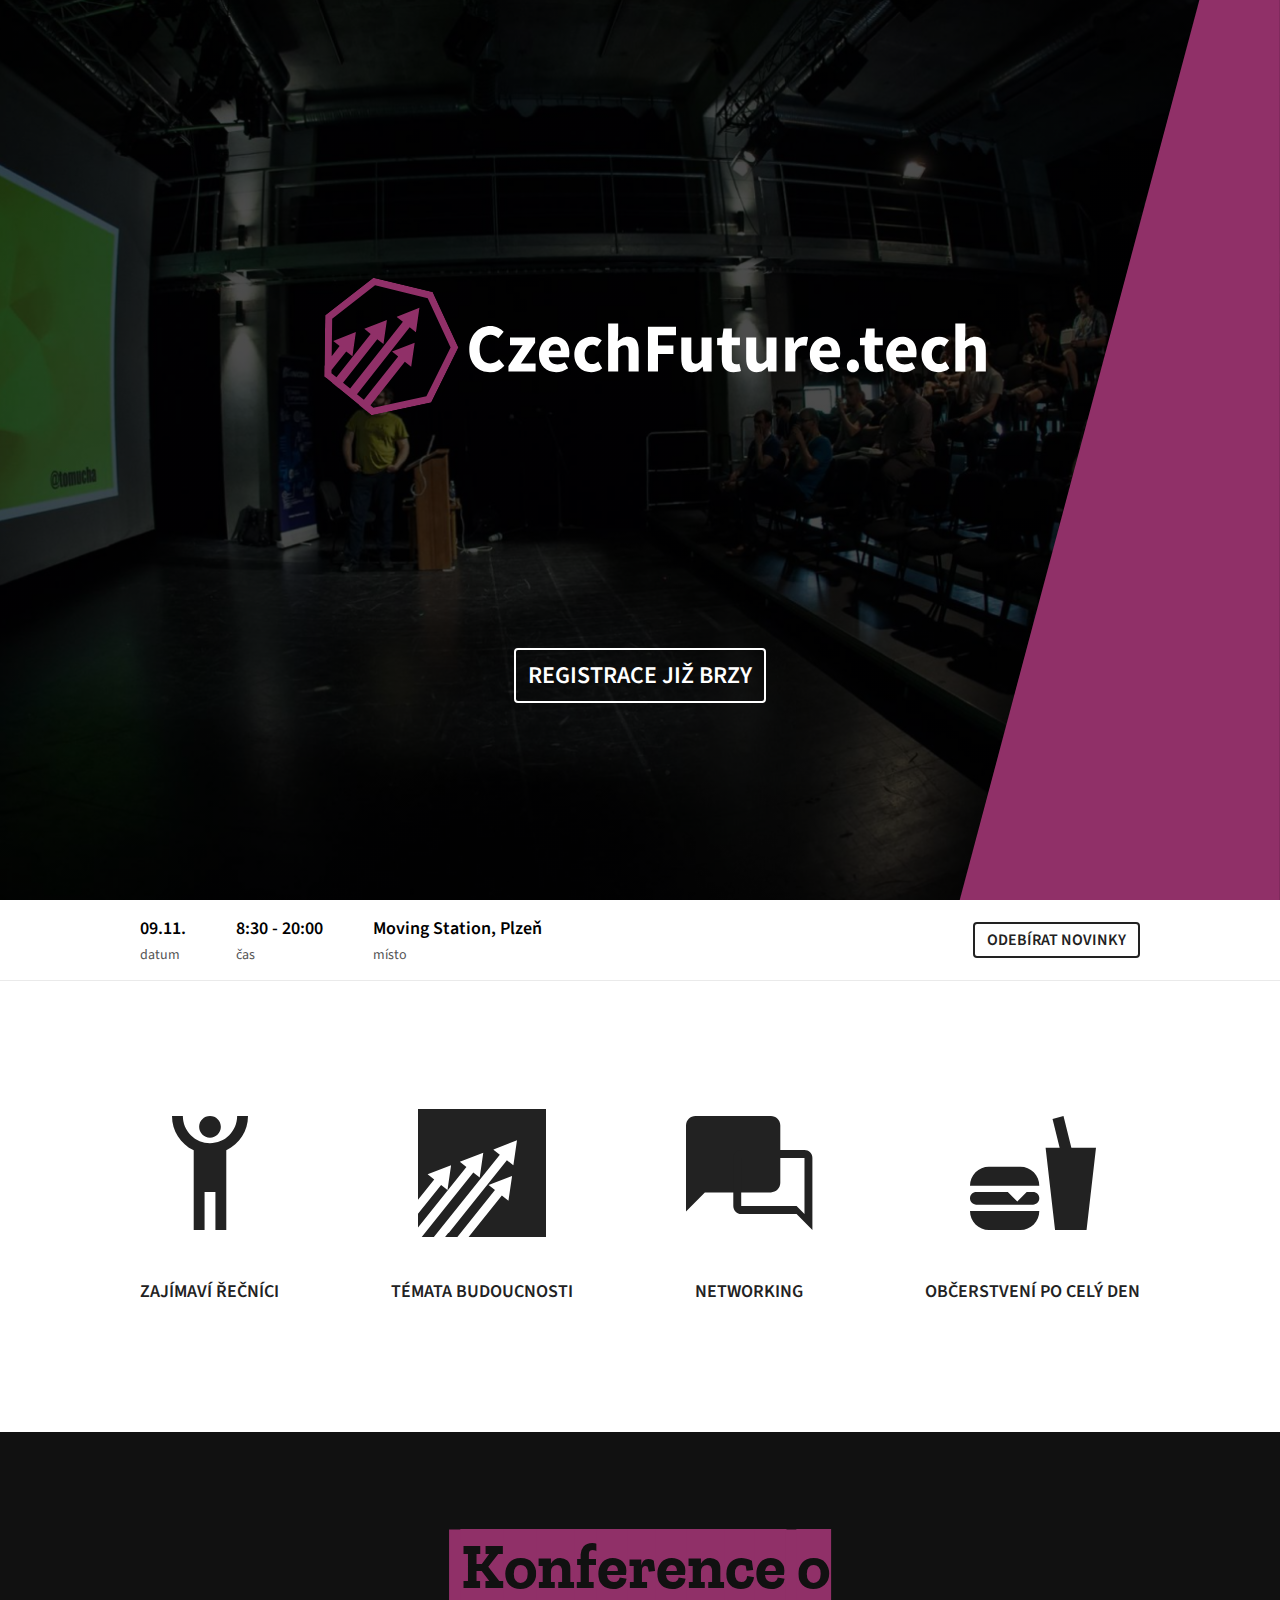
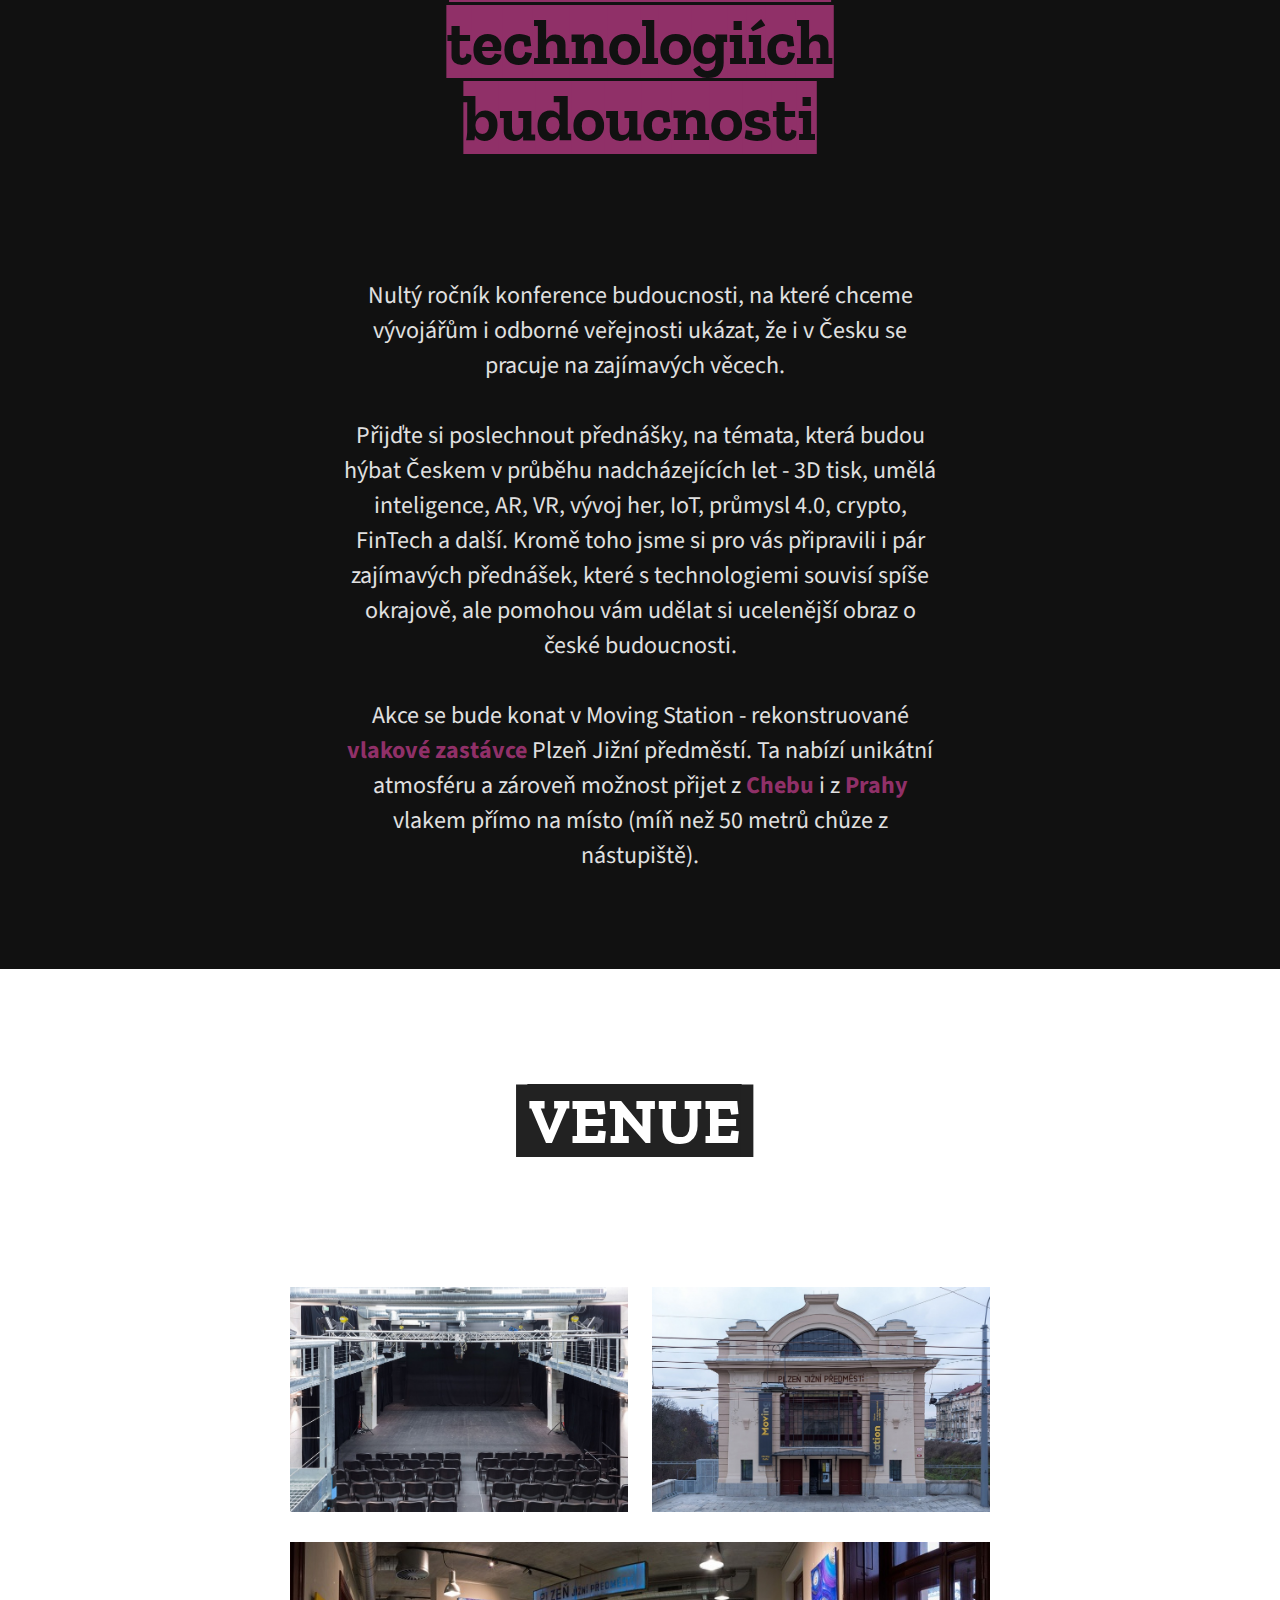
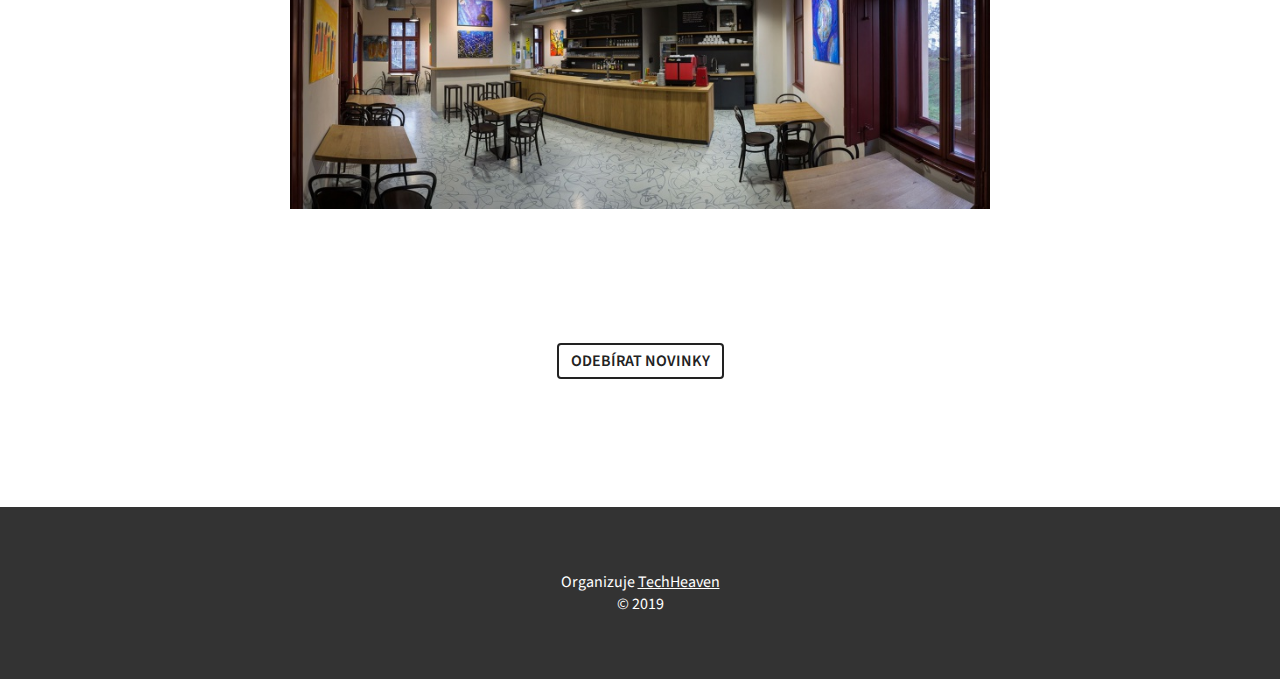
==== commit f2c5ad20: "Travis" ====
--- a/index.html
+++ b/index.html
@@ -1,6 +1,15 @@
 <!DOCTYPE html>
 <html lang="en">
   <head>
+    <!-- Global site tag (gtag.js) - Google Analytics -->
+    <script async src="https://www.googletagmanager.com/gtag/js?id=UA-142857992-2"></script>
+    <script>
+      window.dataLayer = window.dataLayer || [];
+      function gtag(){dataLayer.push(arguments);}
+      gtag('js', new Date());
+
+      gtag('config', 'UA-142857992-2');
+    </script>
     <meta charset="UTF-8">
     <meta name="viewport" content="width=device-width, initial-scale=1.0">
     <link rel="stylesheet" href="styles.css?v=5">
@@ -70,11 +79,11 @@
       <div class="Section Section-promo">
         <div class="Section-promo-container">
           <div class="Promo">
-            <img class="Promo-icon" src="assets/icon/ic_topics.svg" alt="4">
+            <img class="Promo-icon" src="assets/icon/ic_speakers.svg" alt="SPEAKERS">
             <span class="Promo-title">Zajímaví řečníci</span>
           </div>
           <div class="Promo">
-            <img class="Promo-icon" src="assets/icon/ic_speakers.svg" alt="SPEAKERS">
+            <img class="Promo-icon" src="assets/icon/ic_substract.svg" alt="Téma budoucnosti">
             <span class="Promo-title">Témata budoucnosti</span>
           </div>
           <div class="Promo">
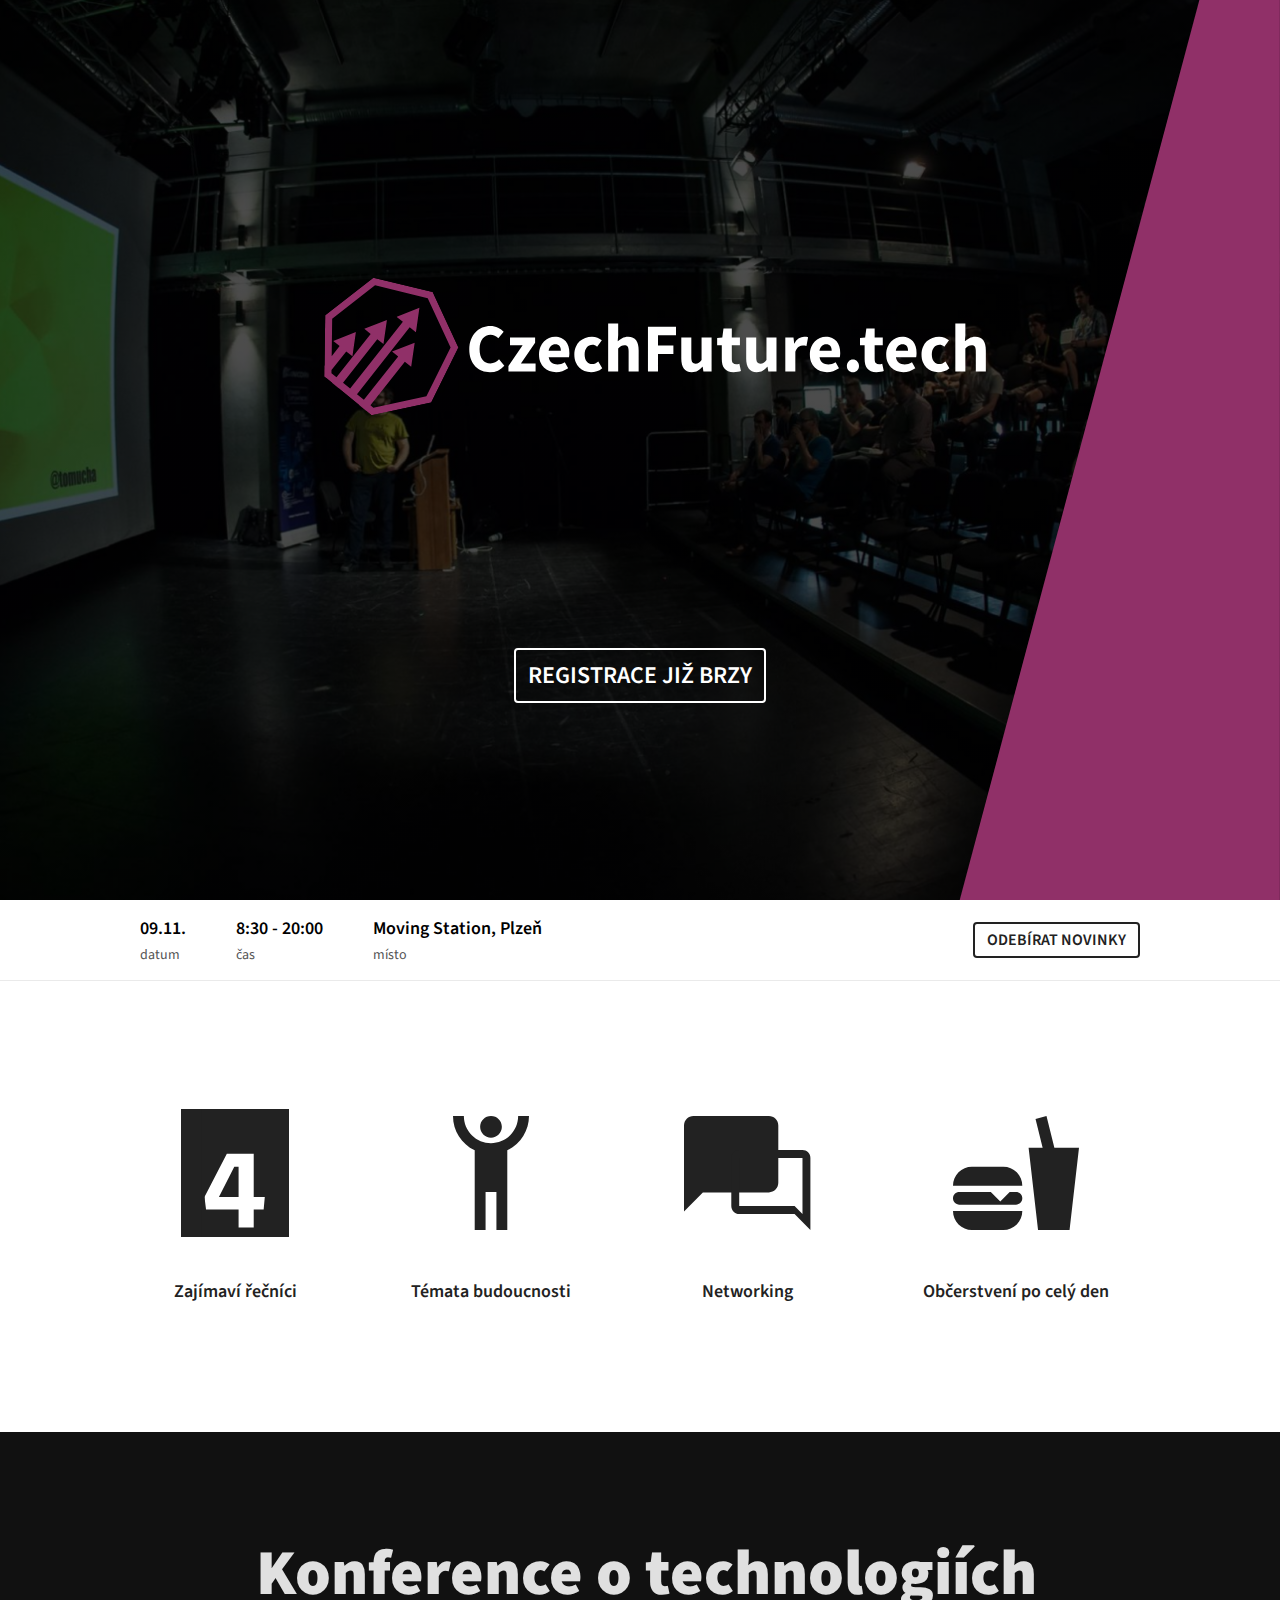
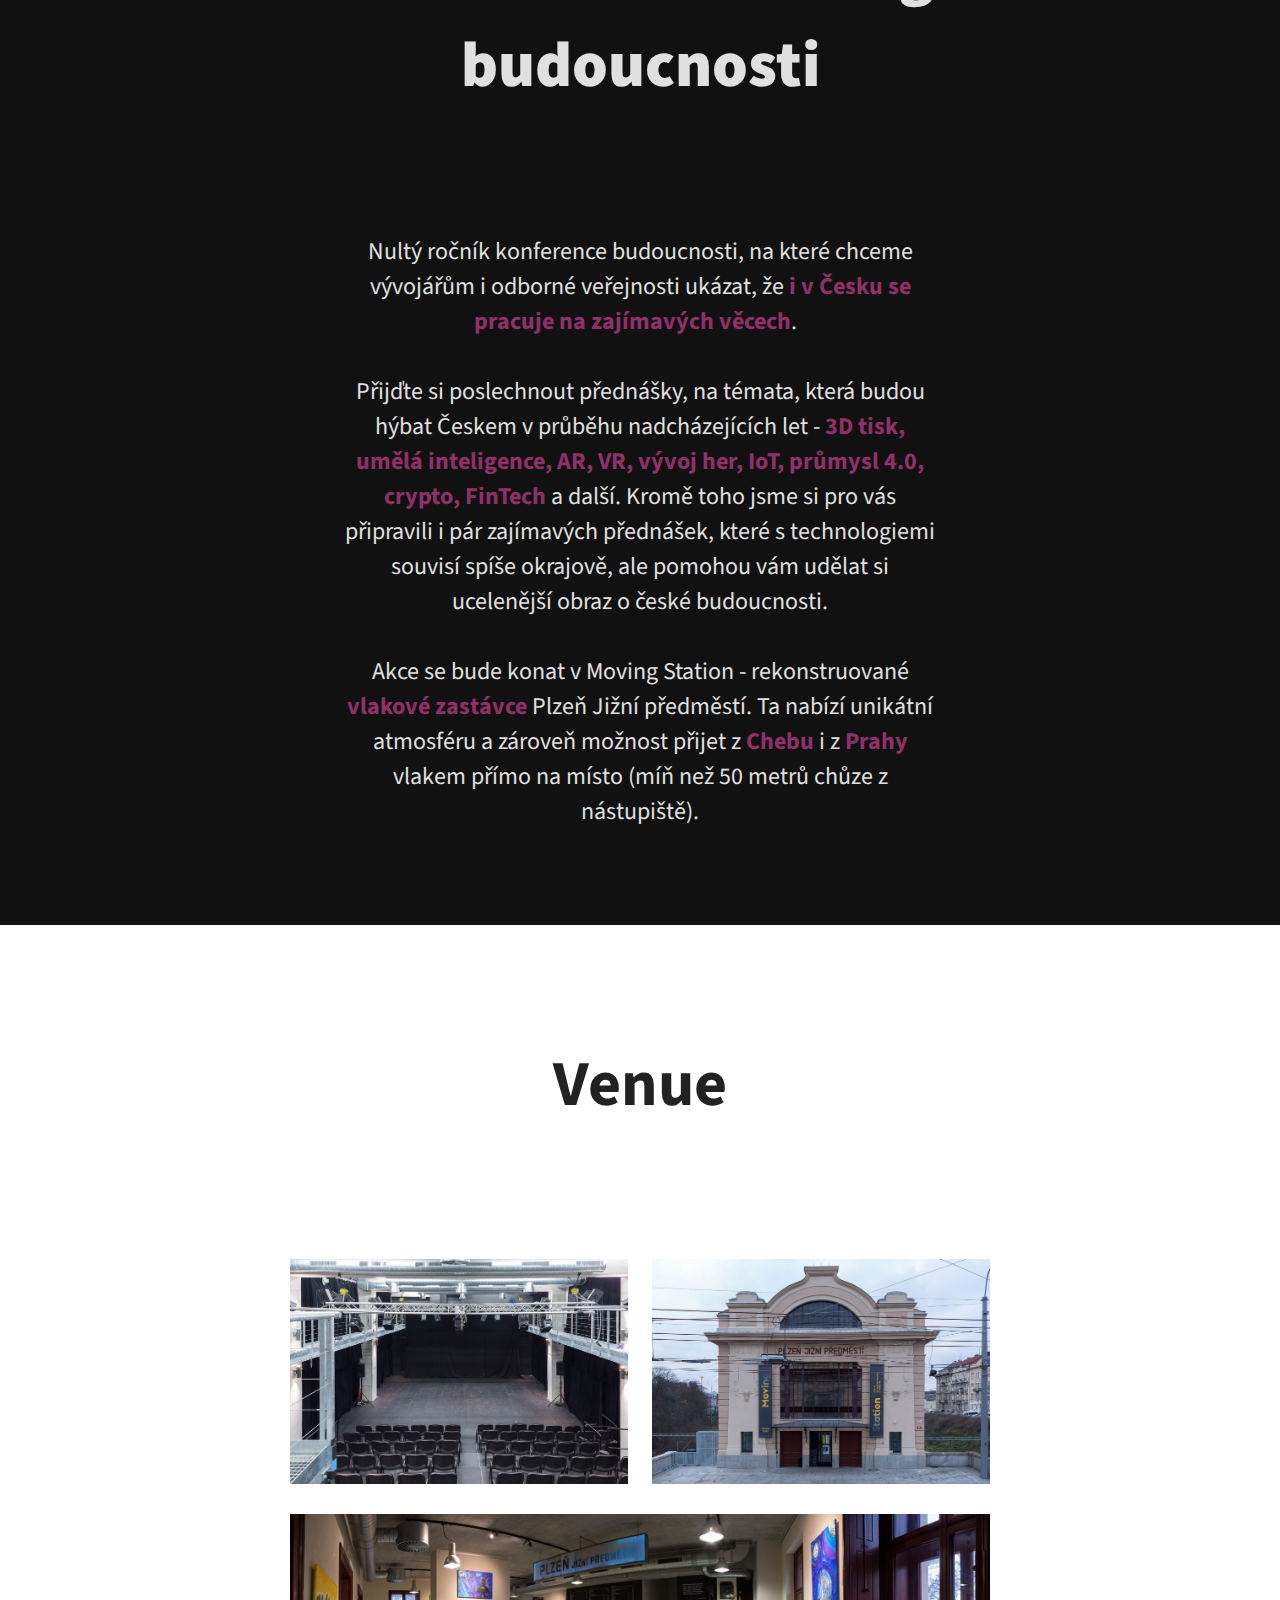
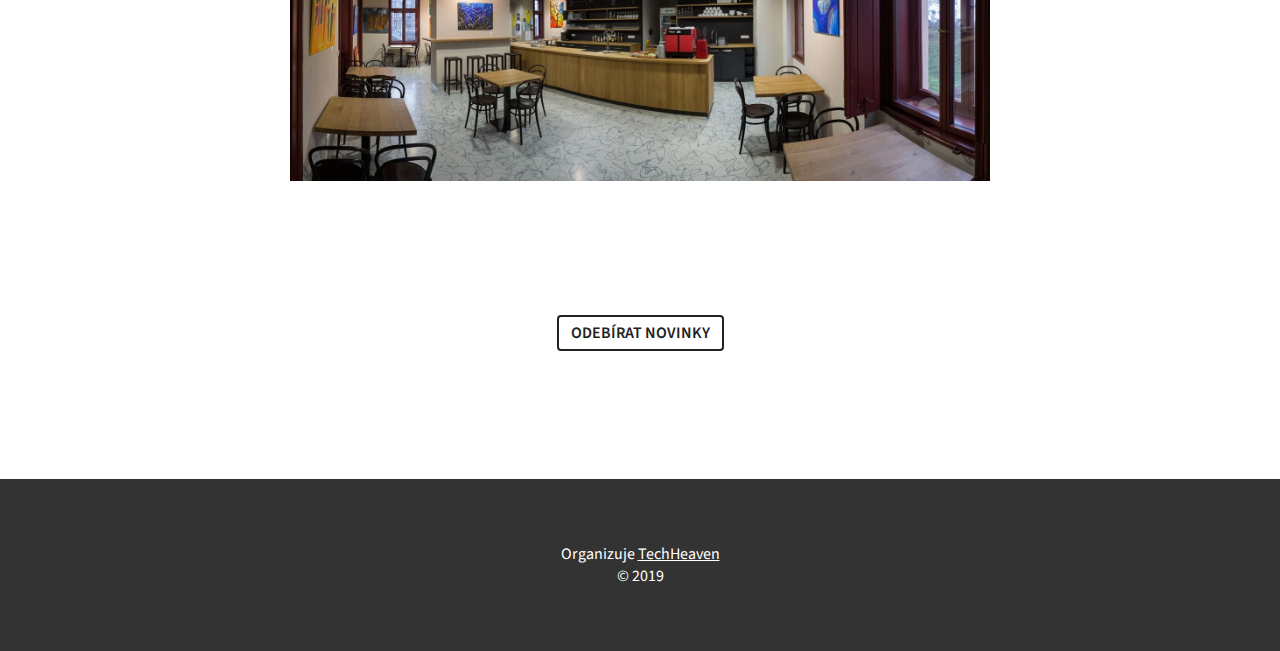
==== commit d2e32f7e: "Improvements in design" ====
--- a/index.html
+++ b/index.html
@@ -79,11 +79,11 @@
       <div class="Section Section-promo">
         <div class="Section-promo-container">
           <div class="Promo">
-            <img class="Promo-icon" src="assets/icon/ic_speakers.svg" alt="SPEAKERS">
+            <img class="Promo-icon" src="assets/icon/ic_topics.svg" alt="4">
             <span class="Promo-title">Zajímaví řečníci</span>
           </div>
           <div class="Promo">
-            <img class="Promo-icon" src="assets/icon/ic_substract.svg" alt="Téma budoucnosti">
+            <img class="Promo-icon" src="assets/icon/ic_speakers.svg" alt="SPEAKERS">
             <span class="Promo-title">Témata budoucnosti</span>
           </div>
           <div class="Promo">
@@ -105,11 +105,11 @@
             <!--<b>1</b> sobota, <b>4</b> témata, <b>20</b> speakerů, <b>200</b> účastníků -<br>-->
             <!-- - tak to je vývojářský ráj.-->
             <br><br>
-            Nultý ročník konference budoucnosti, na které chceme vývojářům i odborné veřejnosti ukázat, že i v Česku se pracuje na zajímavých věcech. +            Nultý ročník konference budoucnosti, na které chceme vývojářům i odborné veřejnosti ukázat, že <b>i v Česku se pracuje na zajímavých věcech</b>.    
             <br><br>
-            Přijďte si poslechnout přednášky, na témata, která budou hýbat Českem v průběhu nadcházejících let - 3D tisk, umělá inteligence, AR, VR, vývoj her, IoT, průmysl 4.0, crypto, FinTech a další.
+            Přijďte si poslechnout přednášky, na témata, která budou hýbat Českem v průběhu nadcházejících let - <b>3D tisk, umělá inteligence, AR, VR, vývoj her, IoT, průmysl 4.0, crypto, FinTech </b> a další.
             Kromě toho jsme si pro vás připravili i pár zajímavých přednášek, které s technologiemi souvisí spíše okrajově, ale pomohou vám udělat si ucelenější obraz o české budoucnosti.
             <br><br>
             Akce se bude konat v Moving Station - rekonstruované <b>vlakové zastávce</b> Plzeň Jižní předměstí. Ta
@@ -125,7 +125,7 @@
           <div class="ContentColumn">
 
             <div class="ContentColumn-Section Venue">
-              <h2>&nbsp;VENUE &nbsp;</h2>
+              <h2>Venue</h2>
               <div class="Venue-Gallery">
                 <div class="Venue-Gallery-Row">
                   <div class="ImageWrapper">
--- a/styles.css
+++ b/styles.css
@@ -216,7 +216,6 @@
 .Promo-title {
     font-weight: 600;
     font-size: 18px;
-    text-transform: uppercase;
     margin-top: 42px;
     display: block;
 }
@@ -232,15 +231,14 @@
 .Section-EventDescription--container {
     display: flex;
     flex-direction: column;
-    max-width: 700px;
+    max-width: 1000px;
     align-items: center;
     margin: 96px 0;
 }
 
 .EventDescription-title {
-    font-family: 'Zilla Slab Highlight', cursive;
+    font-family: 'Source Sans Pro', sans-serif;
     font-size: 64px;
-    color: #903068;
     text-align: center;
     font-weight: 900;
     margin-bottom: 52px;
@@ -293,10 +291,9 @@
 }
 
 .ContentColumn-Section > h2 {
-    font-family: 'Zilla Slab Highlight', cursive;
+    font-family: 'Source Sans Pro', sans-serif;
     font-size: 64px;
     color: #222;
-    text-transform: uppercase;
 }
 
 .Venue {
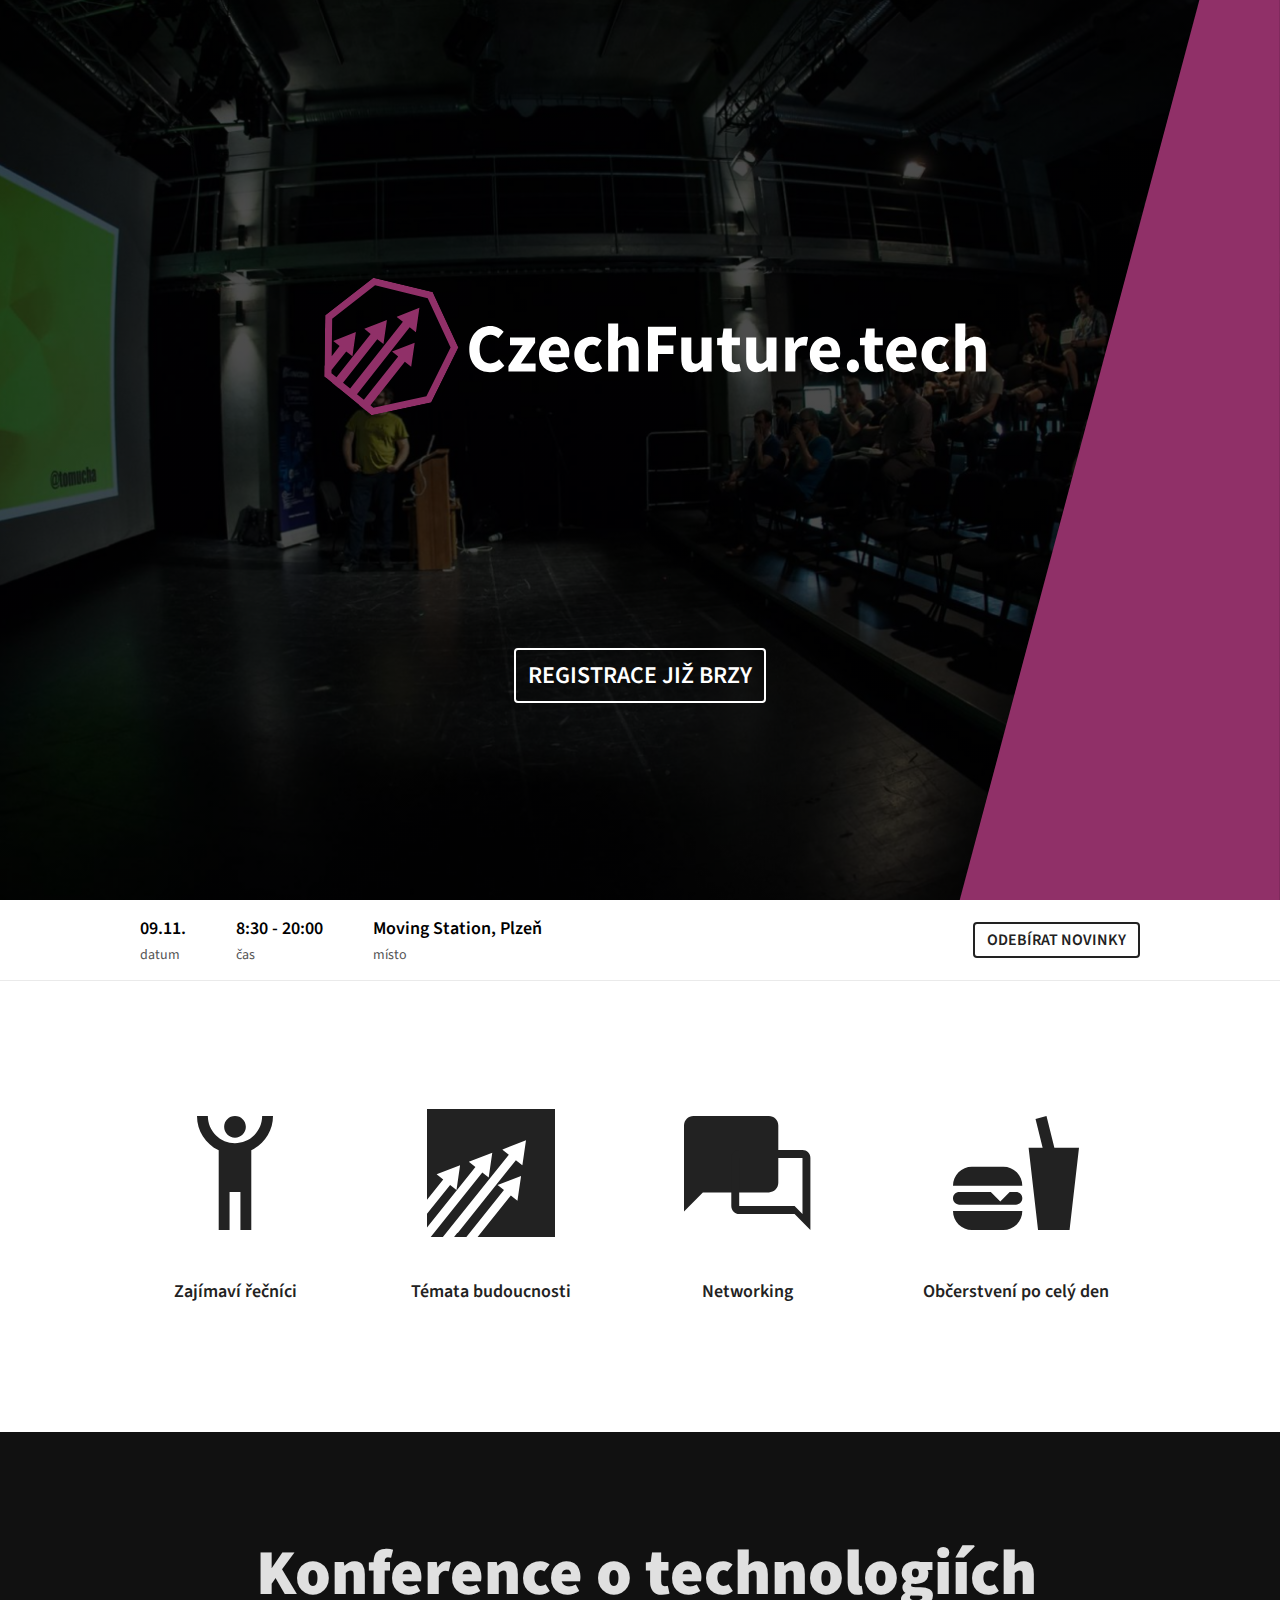
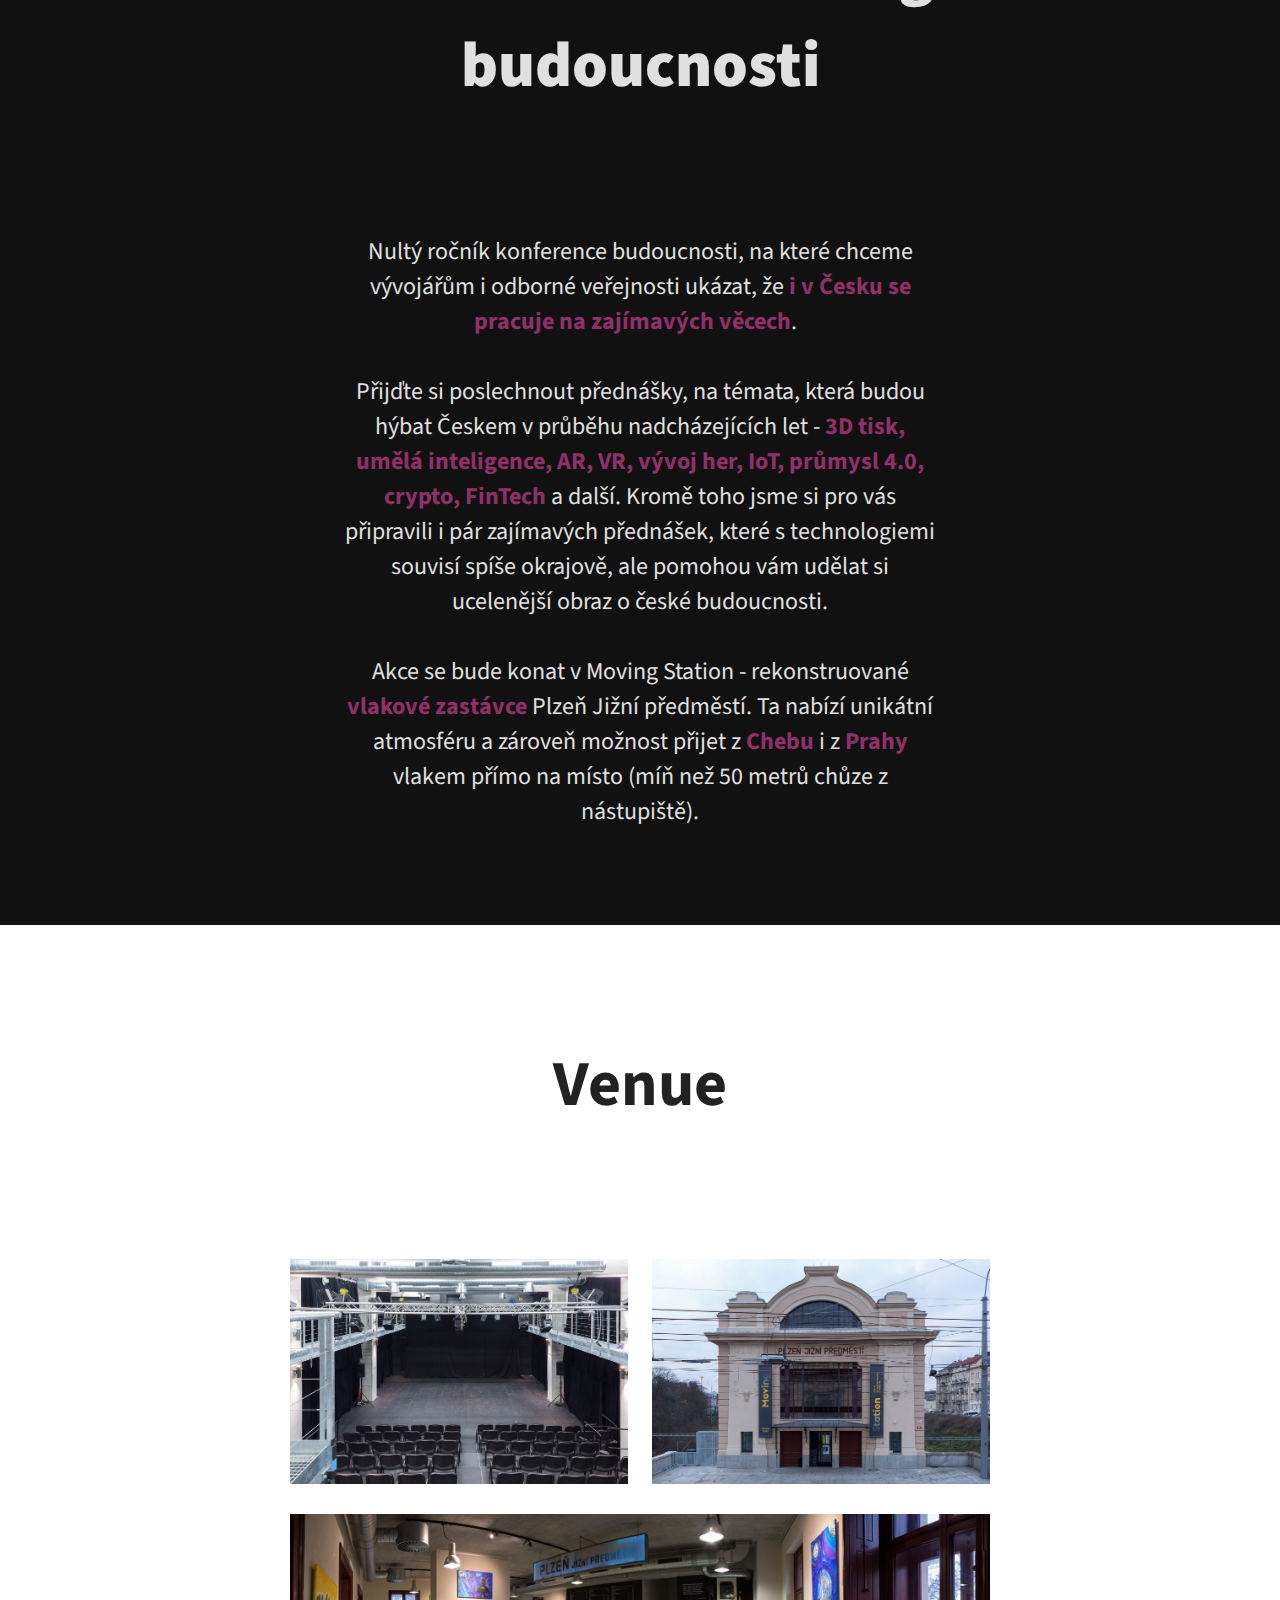
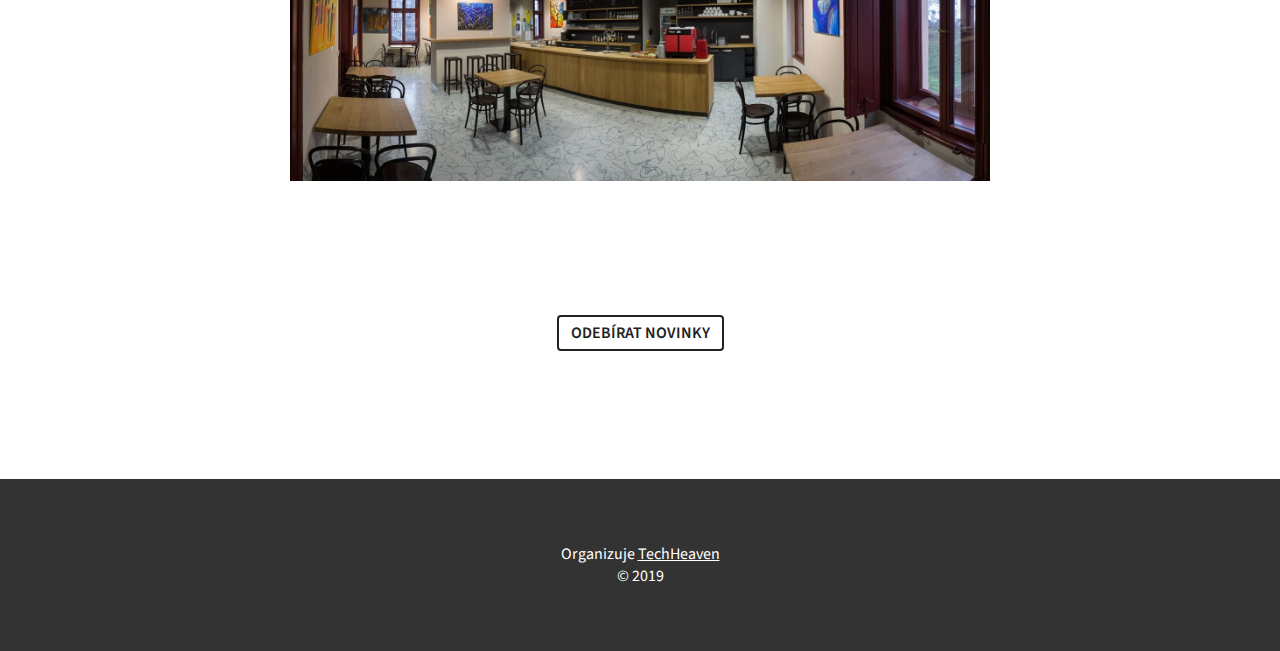
==== commit 974852bb: "Merge pull request #1 from techheavencz/improvements" ====
--- a/index.html
+++ b/index.html
@@ -79,11 +79,11 @@
       <div class="Section Section-promo">
         <div class="Section-promo-container">
           <div class="Promo">
-            <img class="Promo-icon" src="assets/icon/ic_topics.svg" alt="4">
+            <img class="Promo-icon" src="assets/icon/ic_speakers.svg" alt="SPEAKERS">
             <span class="Promo-title">Zajímaví řečníci</span>
           </div>
           <div class="Promo">
-            <img class="Promo-icon" src="assets/icon/ic_speakers.svg" alt="SPEAKERS">
+            <img class="Promo-icon" src="assets/icon/ic_substract.svg" alt="Téma budoucnosti">
             <span class="Promo-title">Témata budoucnosti</span>
           </div>
           <div class="Promo">
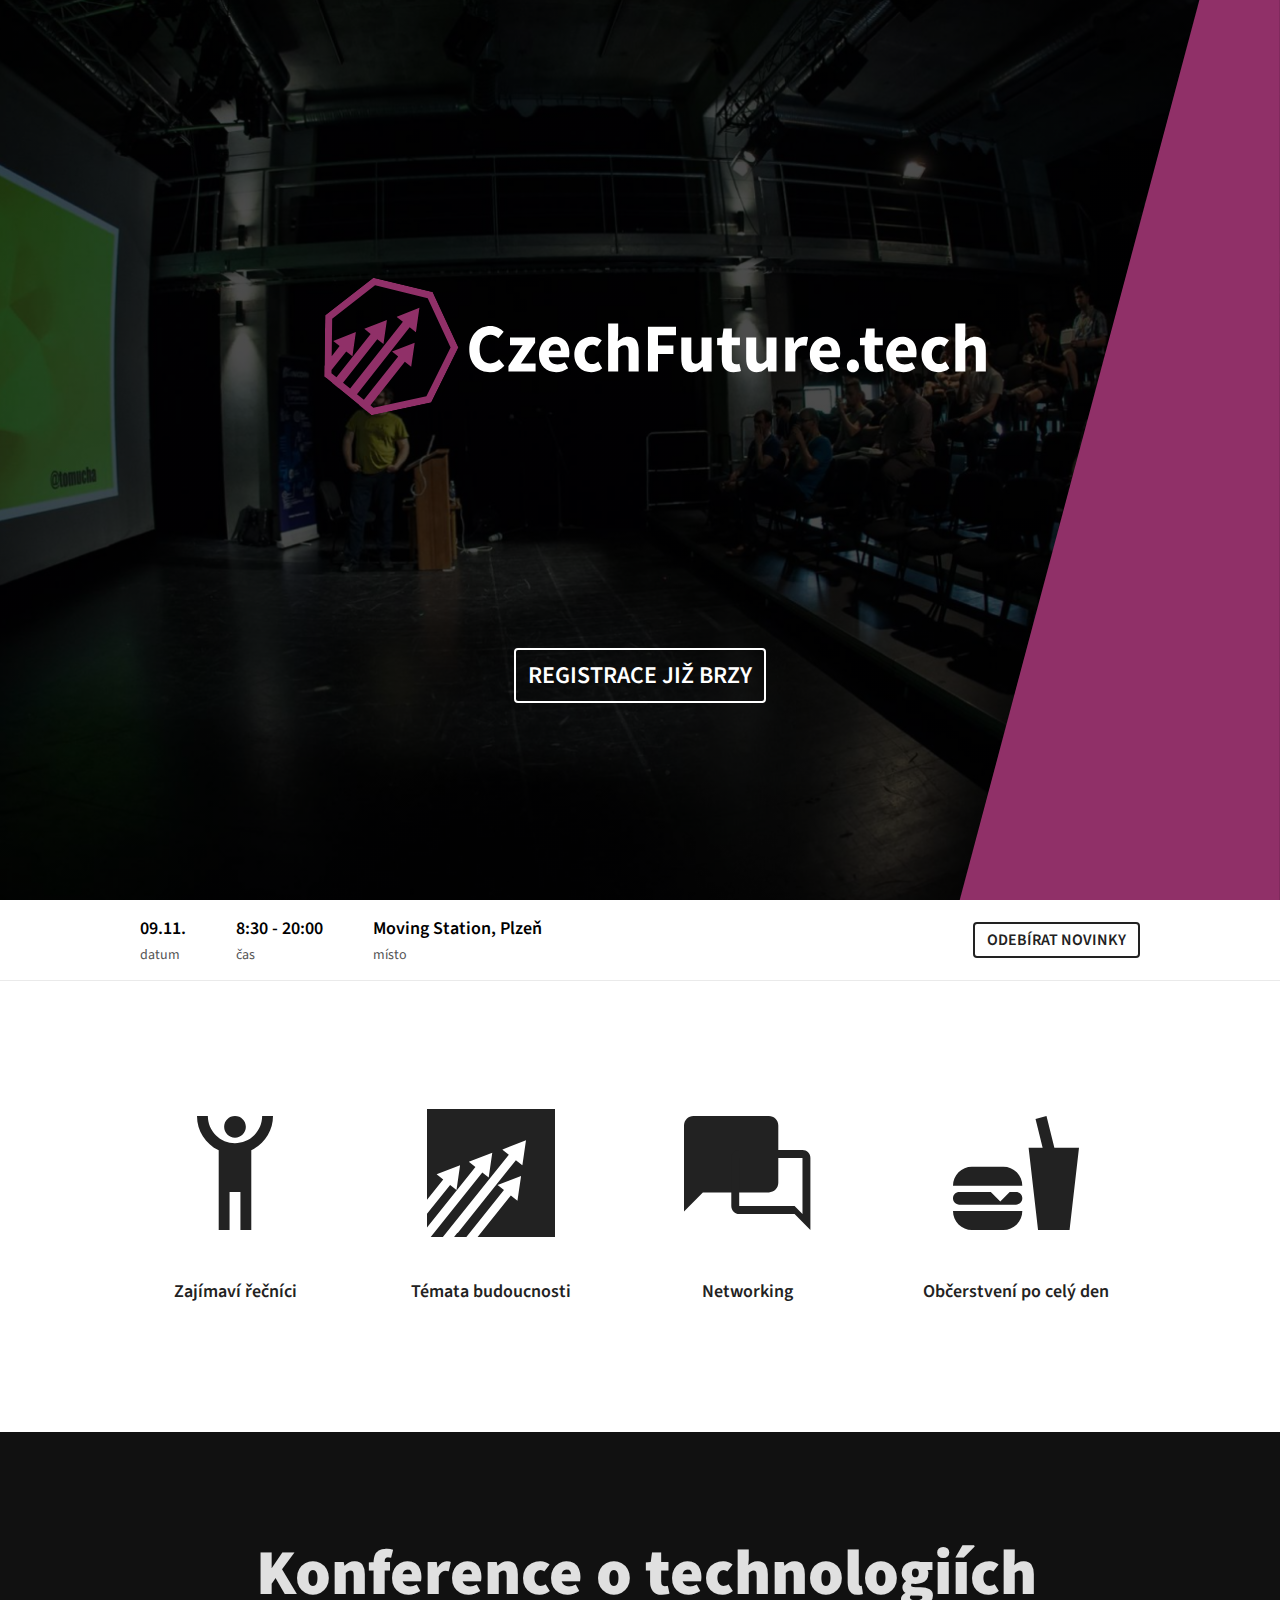
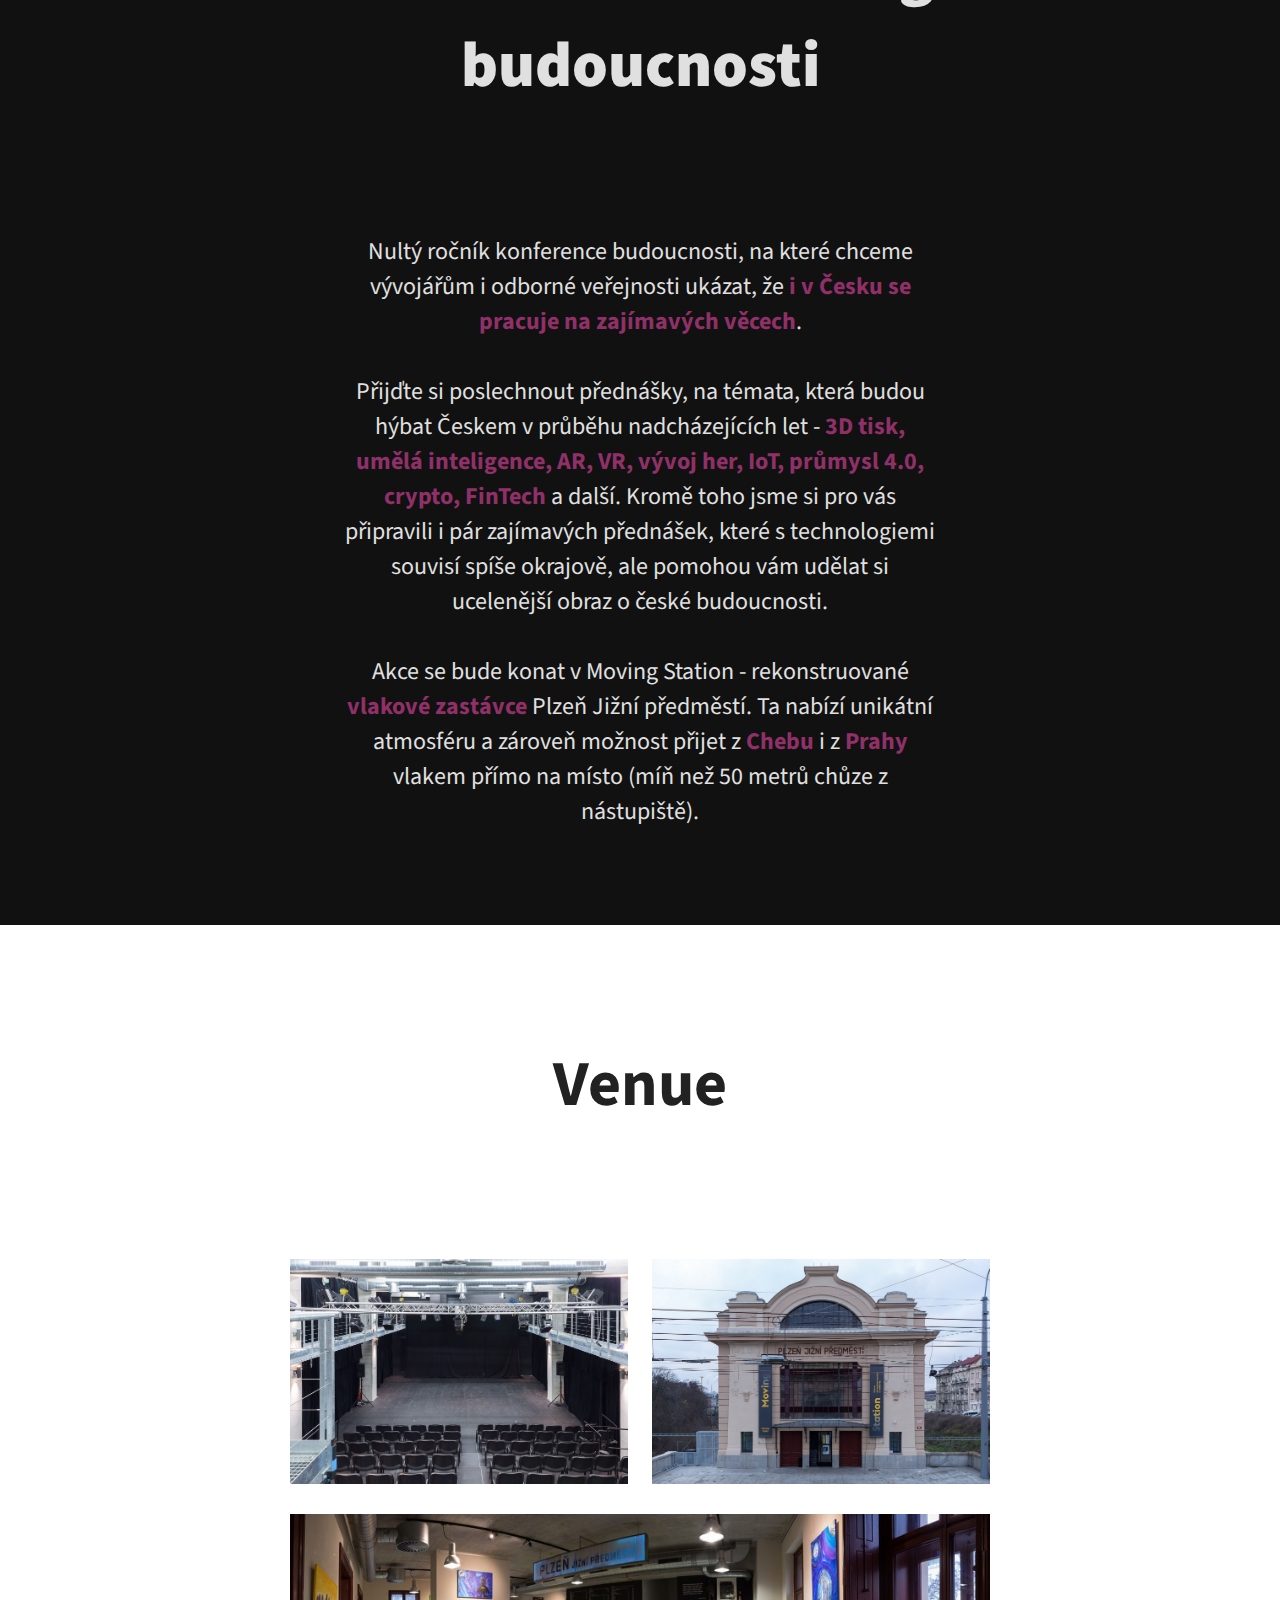
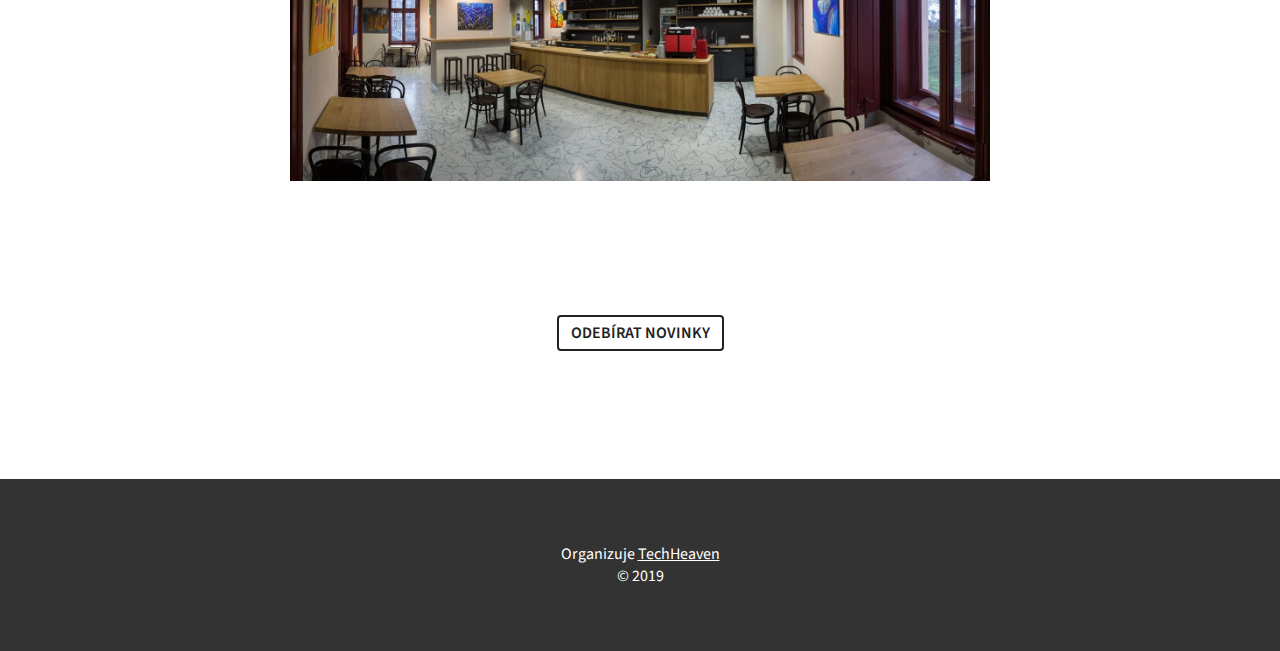
==== commit 9bb8de4a: "Fix weird unicode chars" ====
--- a/index.html
+++ b/index.html
@@ -105,9 +105,7 @@
             <!--<b>1</b> sobota, <b>4</b> témata, <b>20</b> speakerů, <b>200</b> účastníků -<br>-->
             <!-- - tak to je vývojářský ráj.-->
             <br><br>
-            Nultý ročník konference budoucnosti, na které chceme vývojářům i odborné veřejnosti ukázat, že <b>i v Česku se pracuje na zajímavých věcech</b>. - -
+            Nultý ročník konference budoucnosti, na které chceme vývojářům i odborné veřejnosti ukázat, že <b>i v Česku se pracuje na zajímavých věcech</b>.
             <br><br>
             Přijďte si poslechnout přednášky, na témata, která budou hýbat Českem v průběhu nadcházejících let - <b>3D tisk, umělá inteligence, AR, VR, vývoj her, IoT, průmysl 4.0, crypto, FinTech </b> a další.
             Kromě toho jsme si pro vás připravili i pár zajímavých přednášek, které s technologiemi souvisí spíše okrajově, ale pomohou vám udělat si ucelenější obraz o české budoucnosti.
@@ -158,4 +156,4 @@
       </div>
     </div>
   </body>
-</html>+</html>
